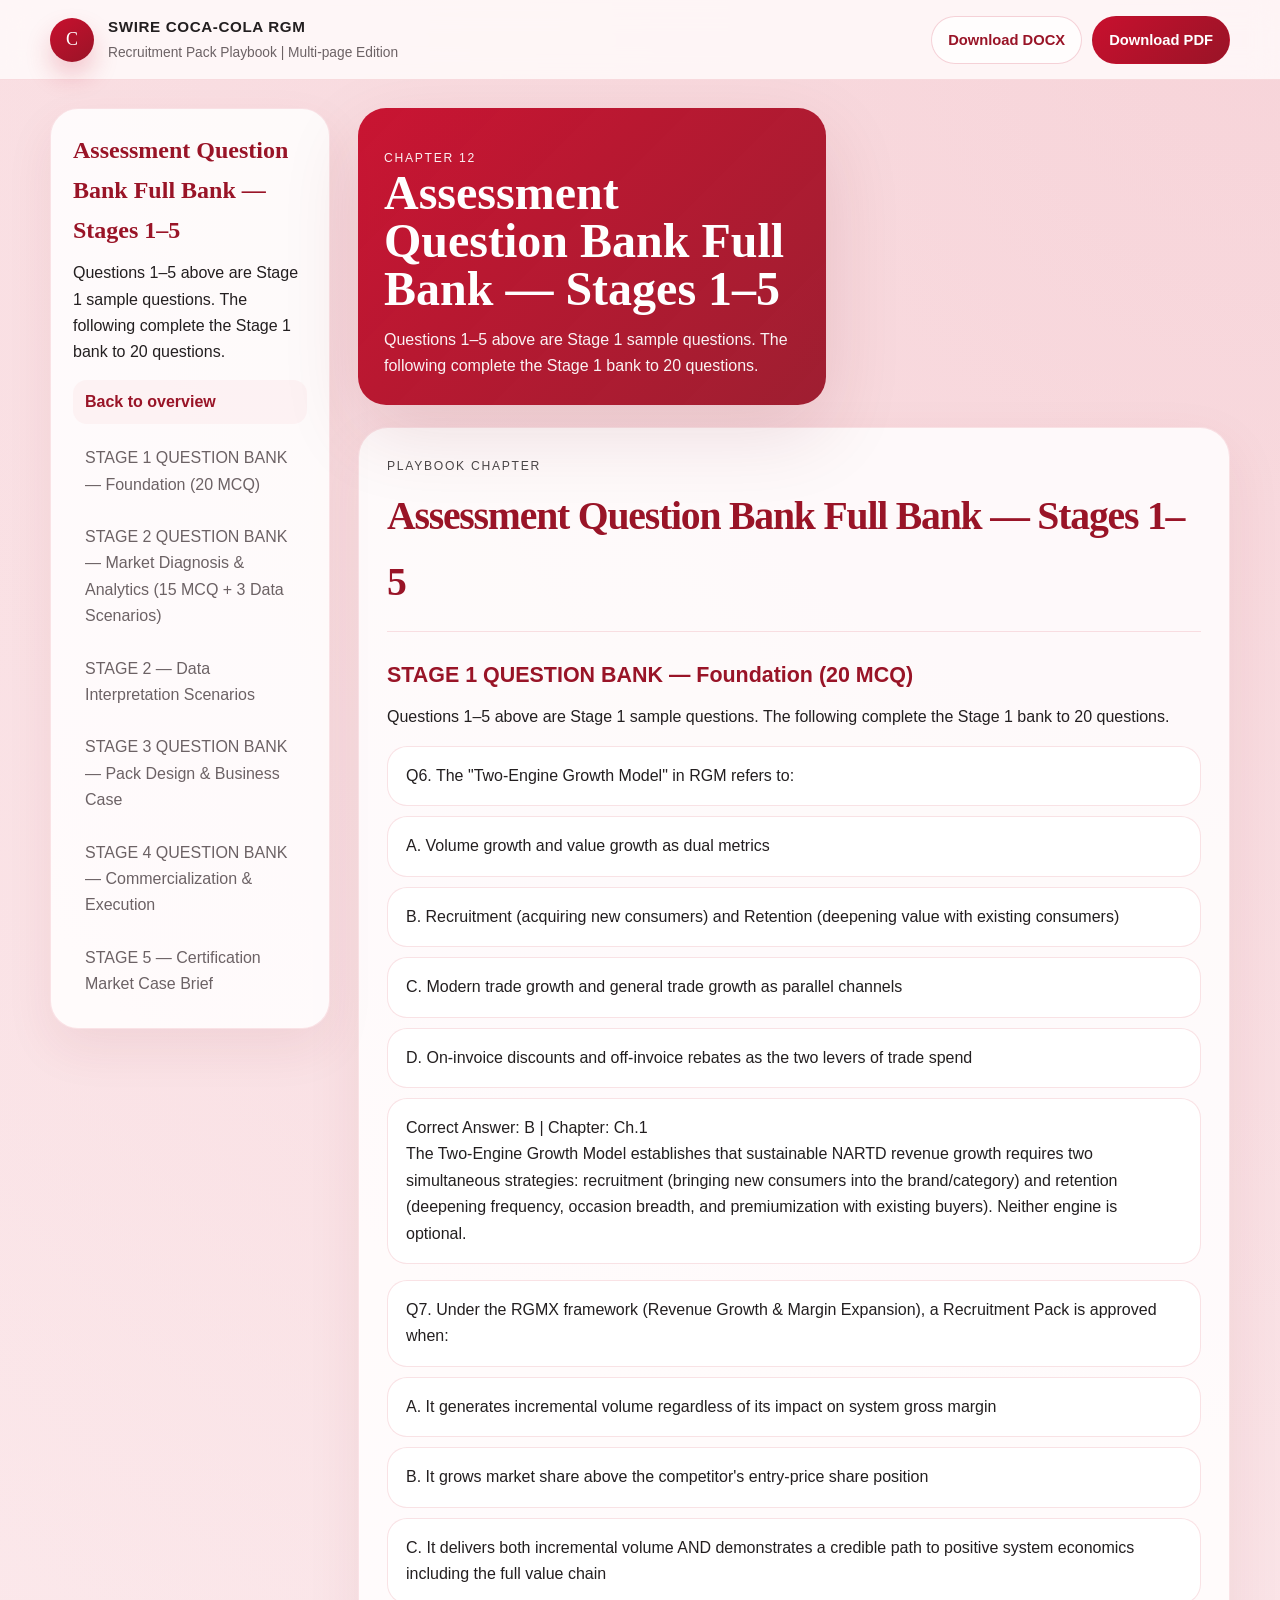
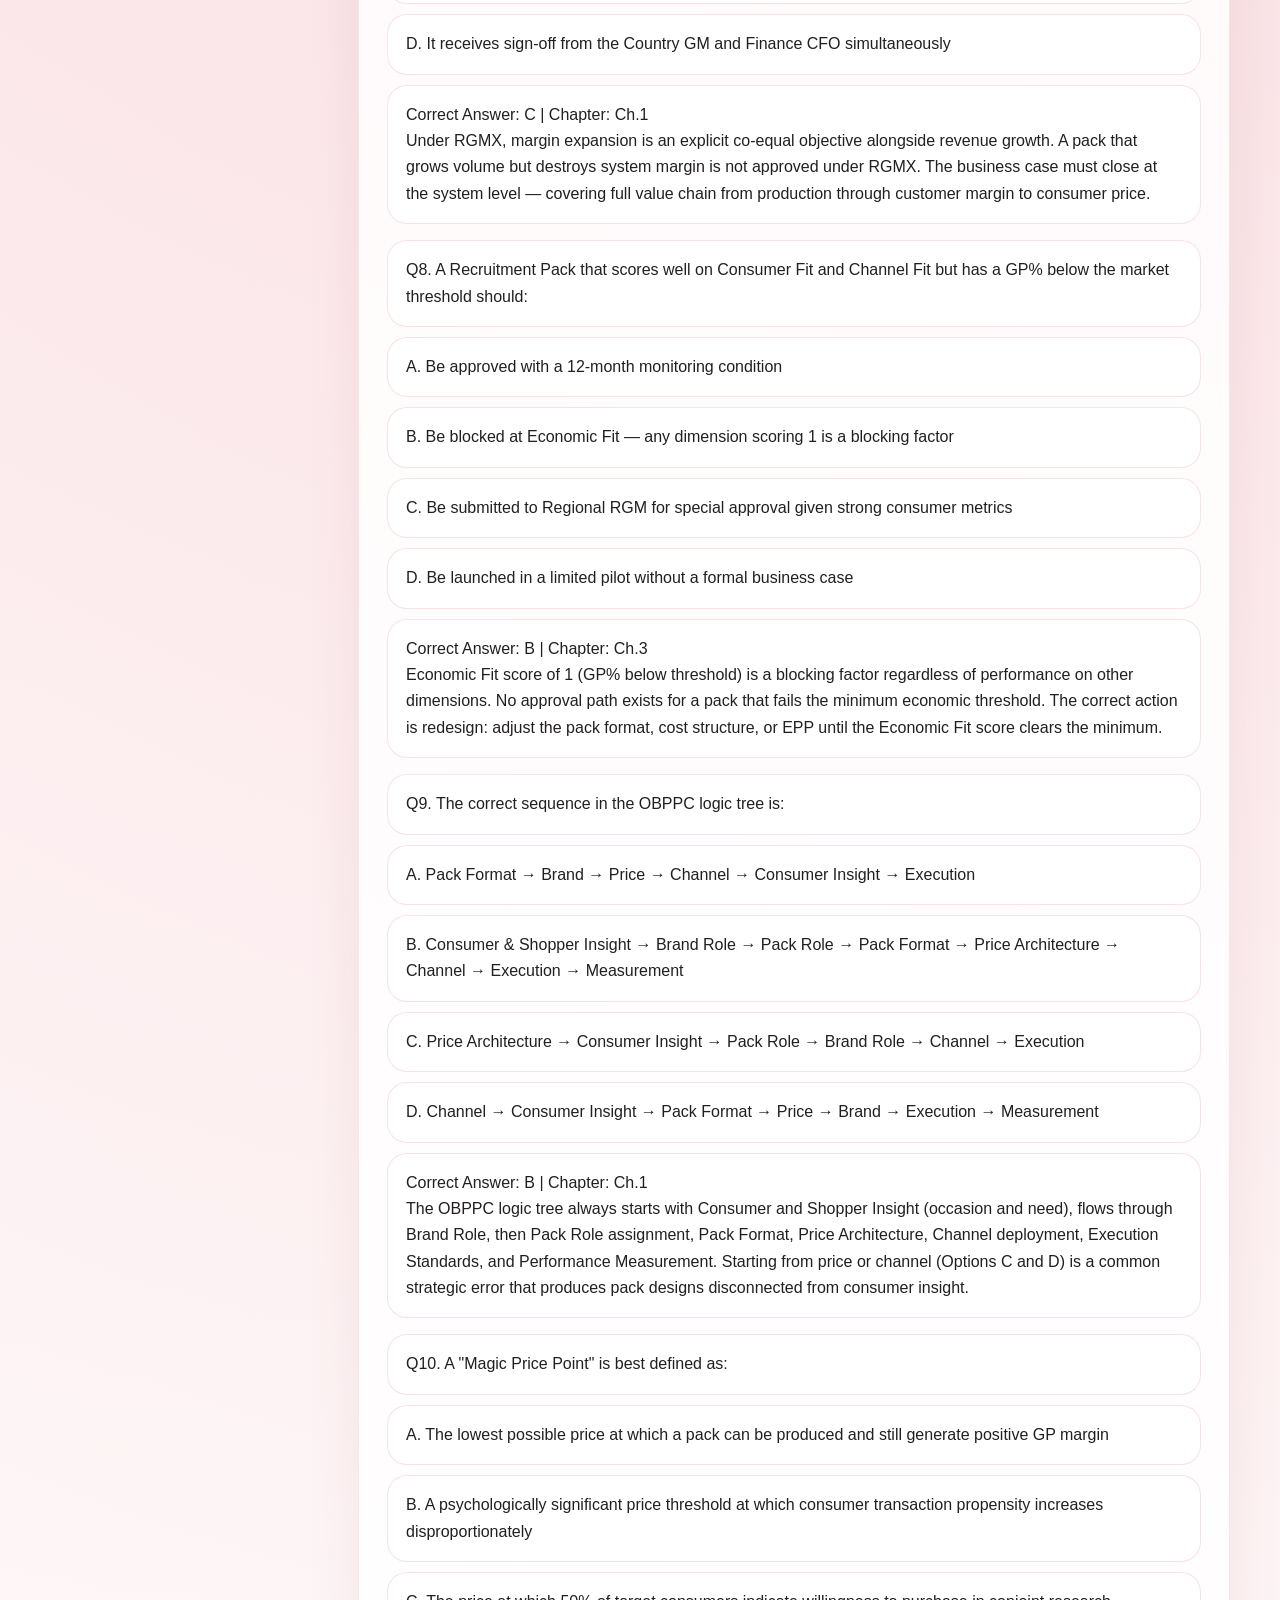
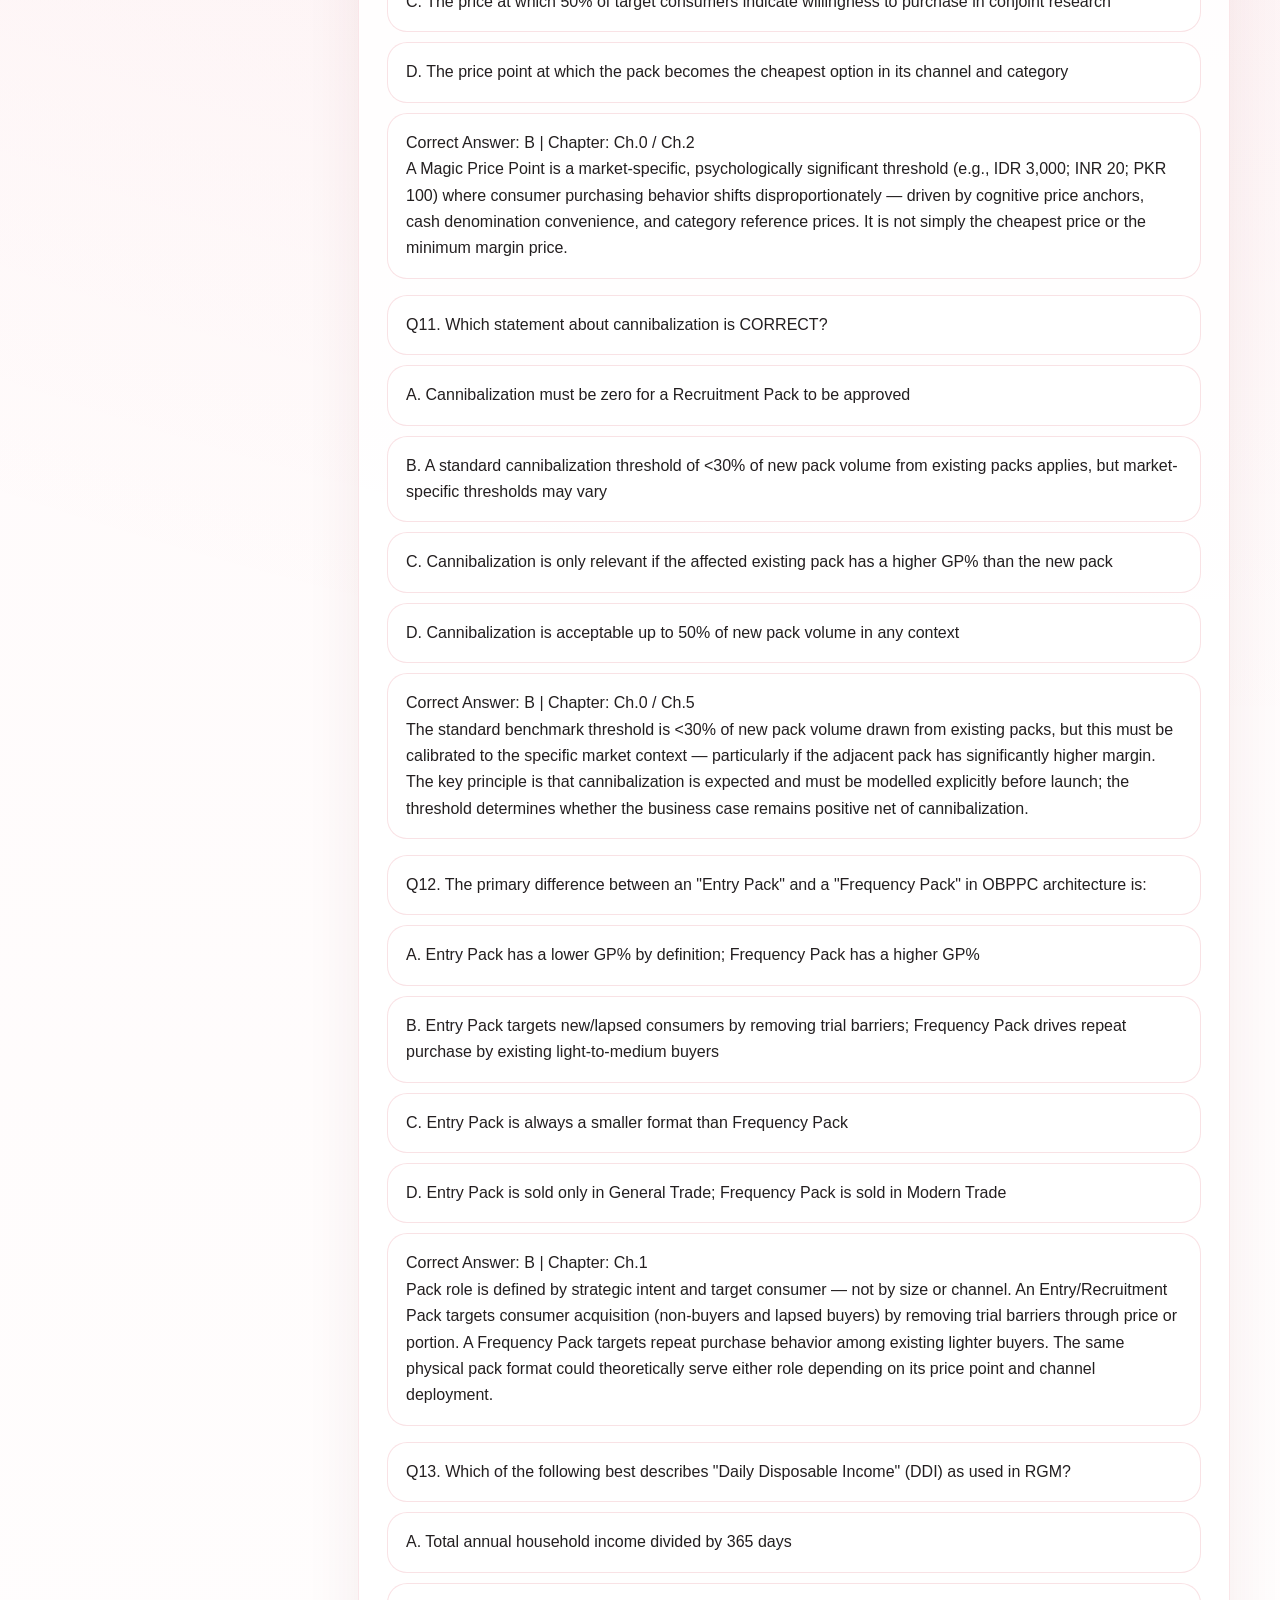
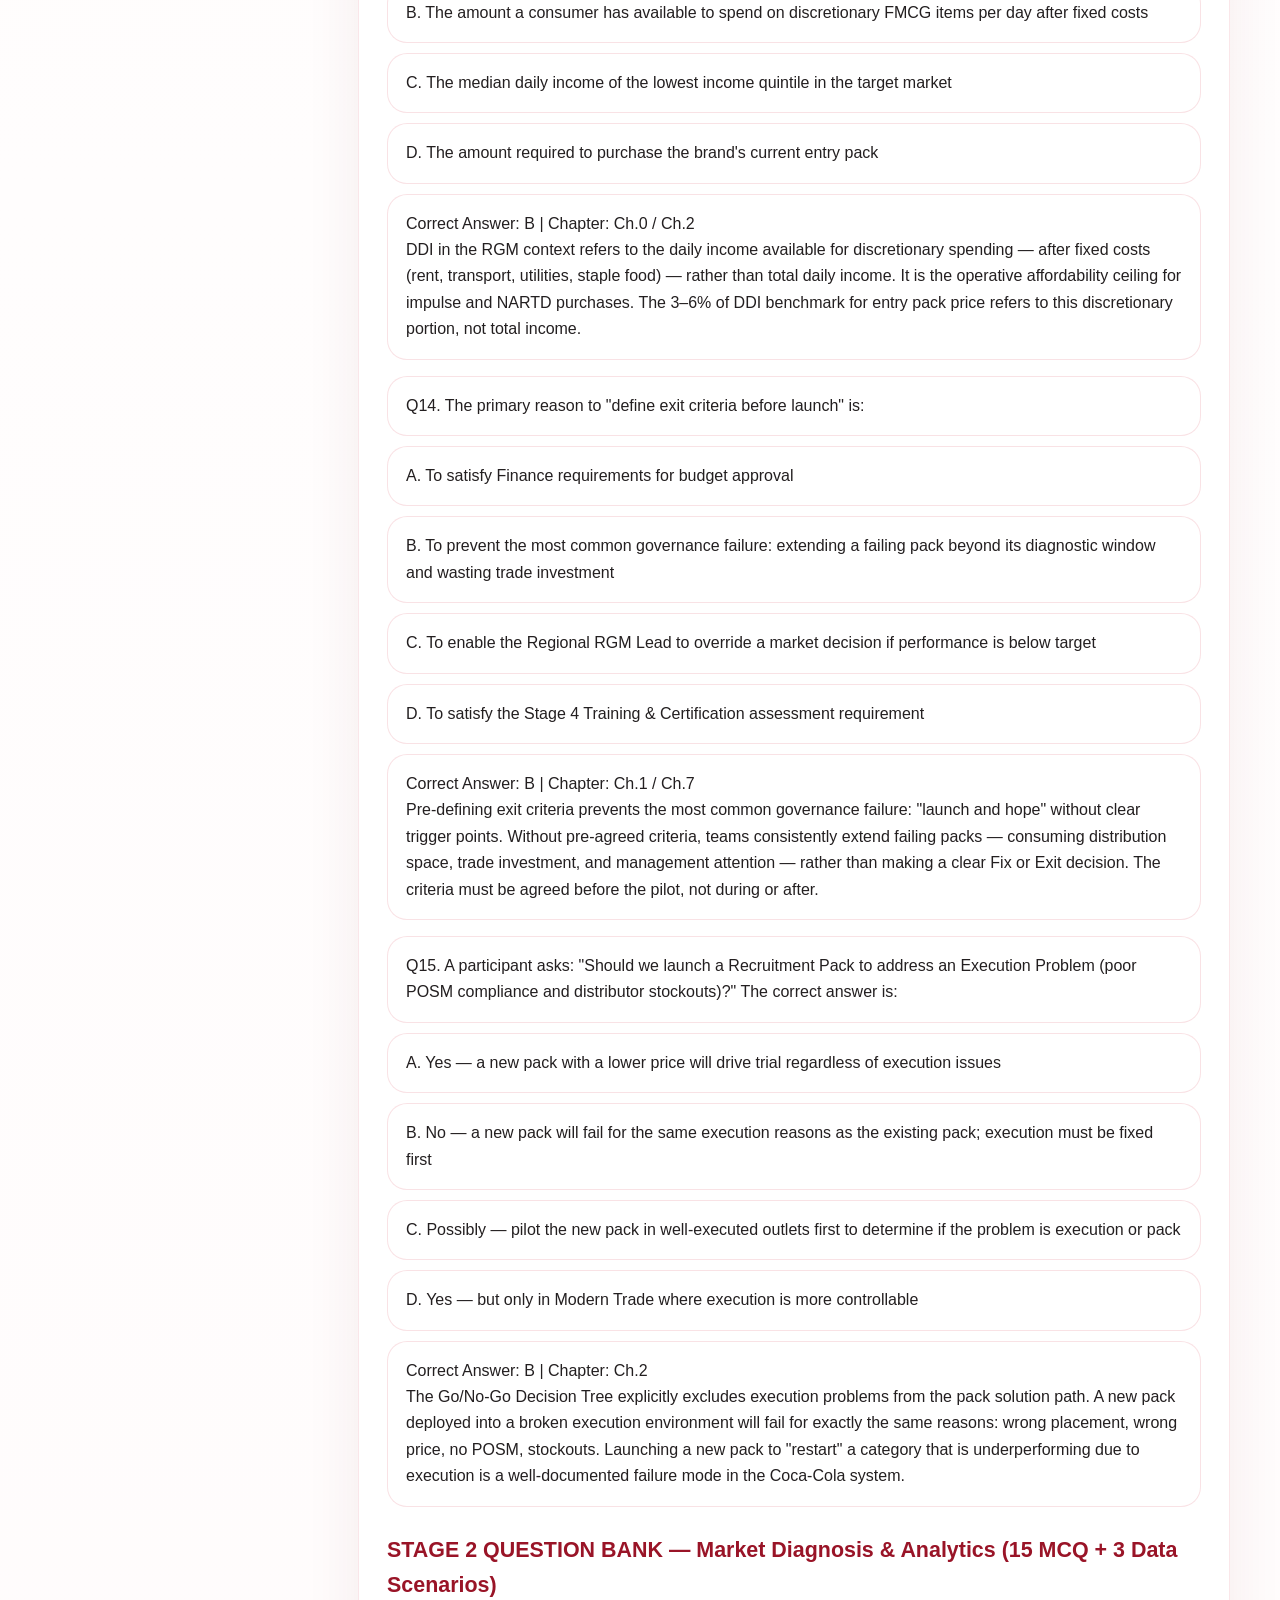
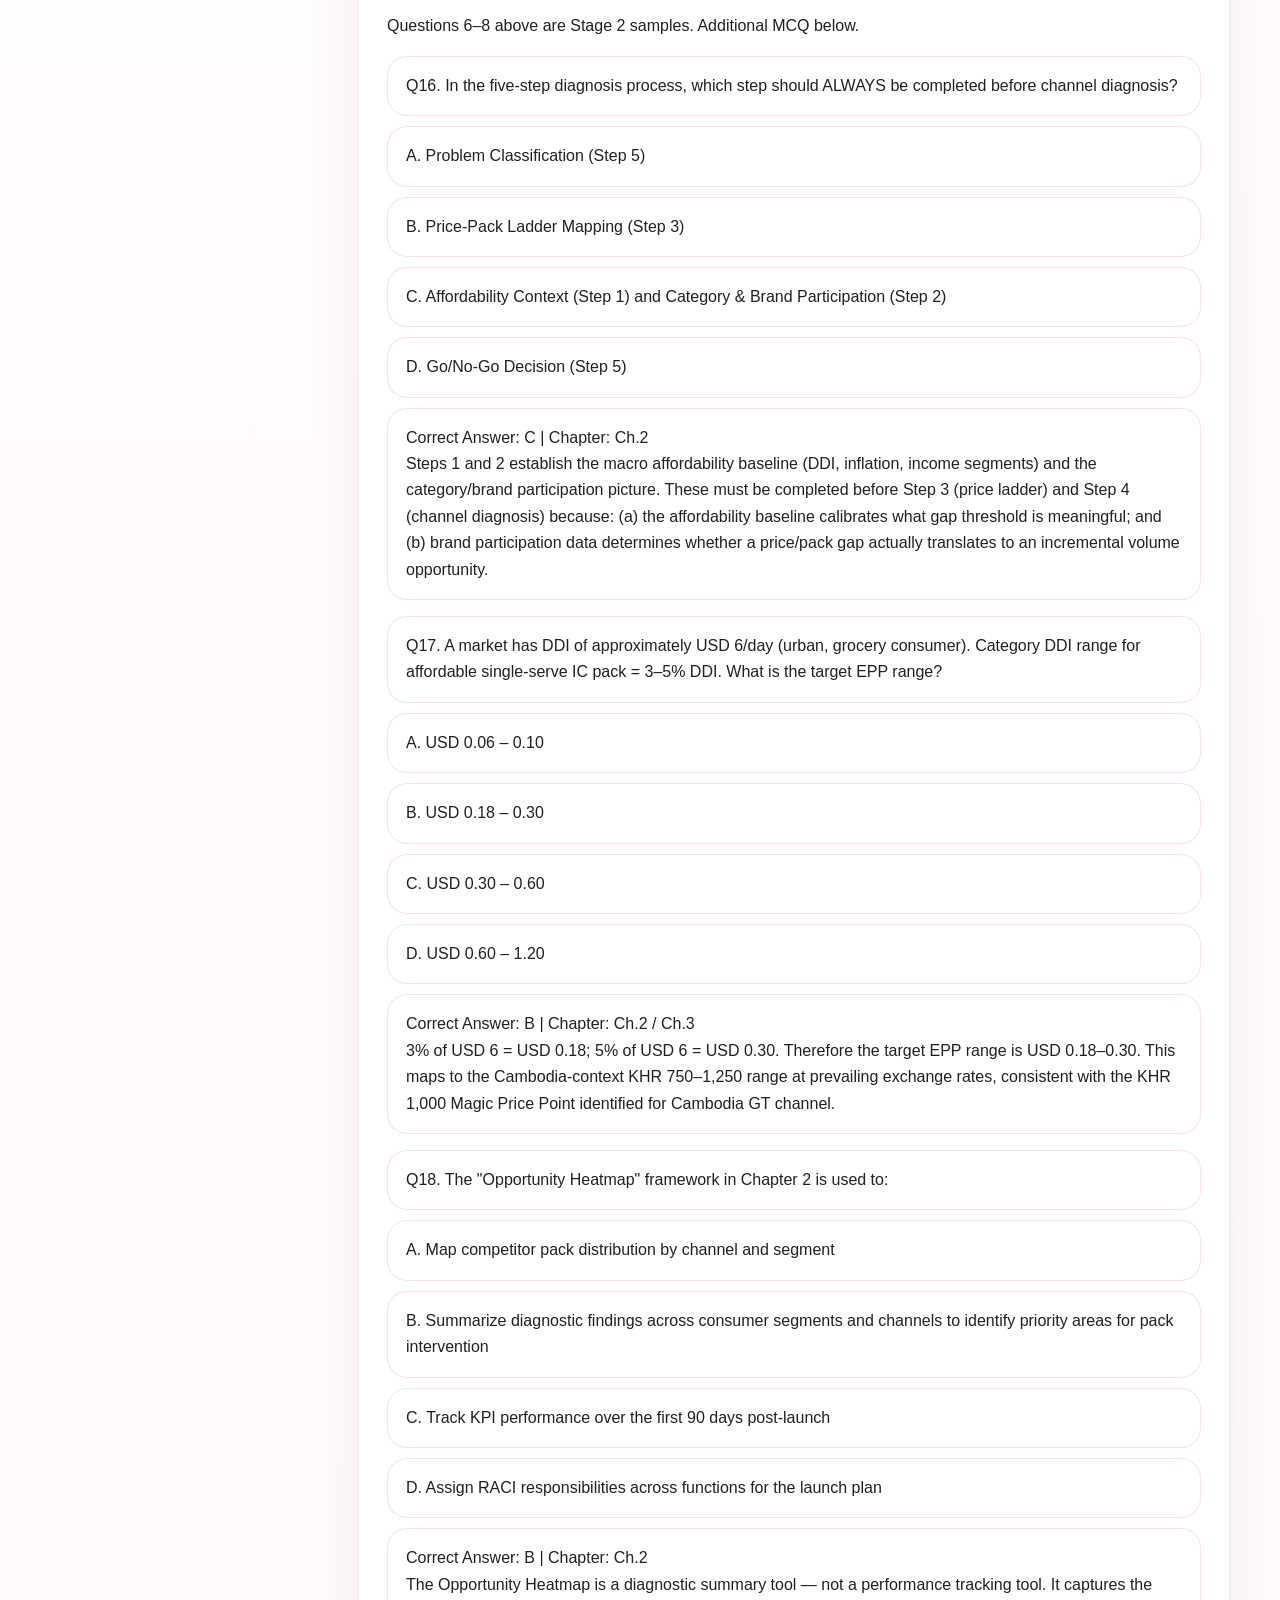
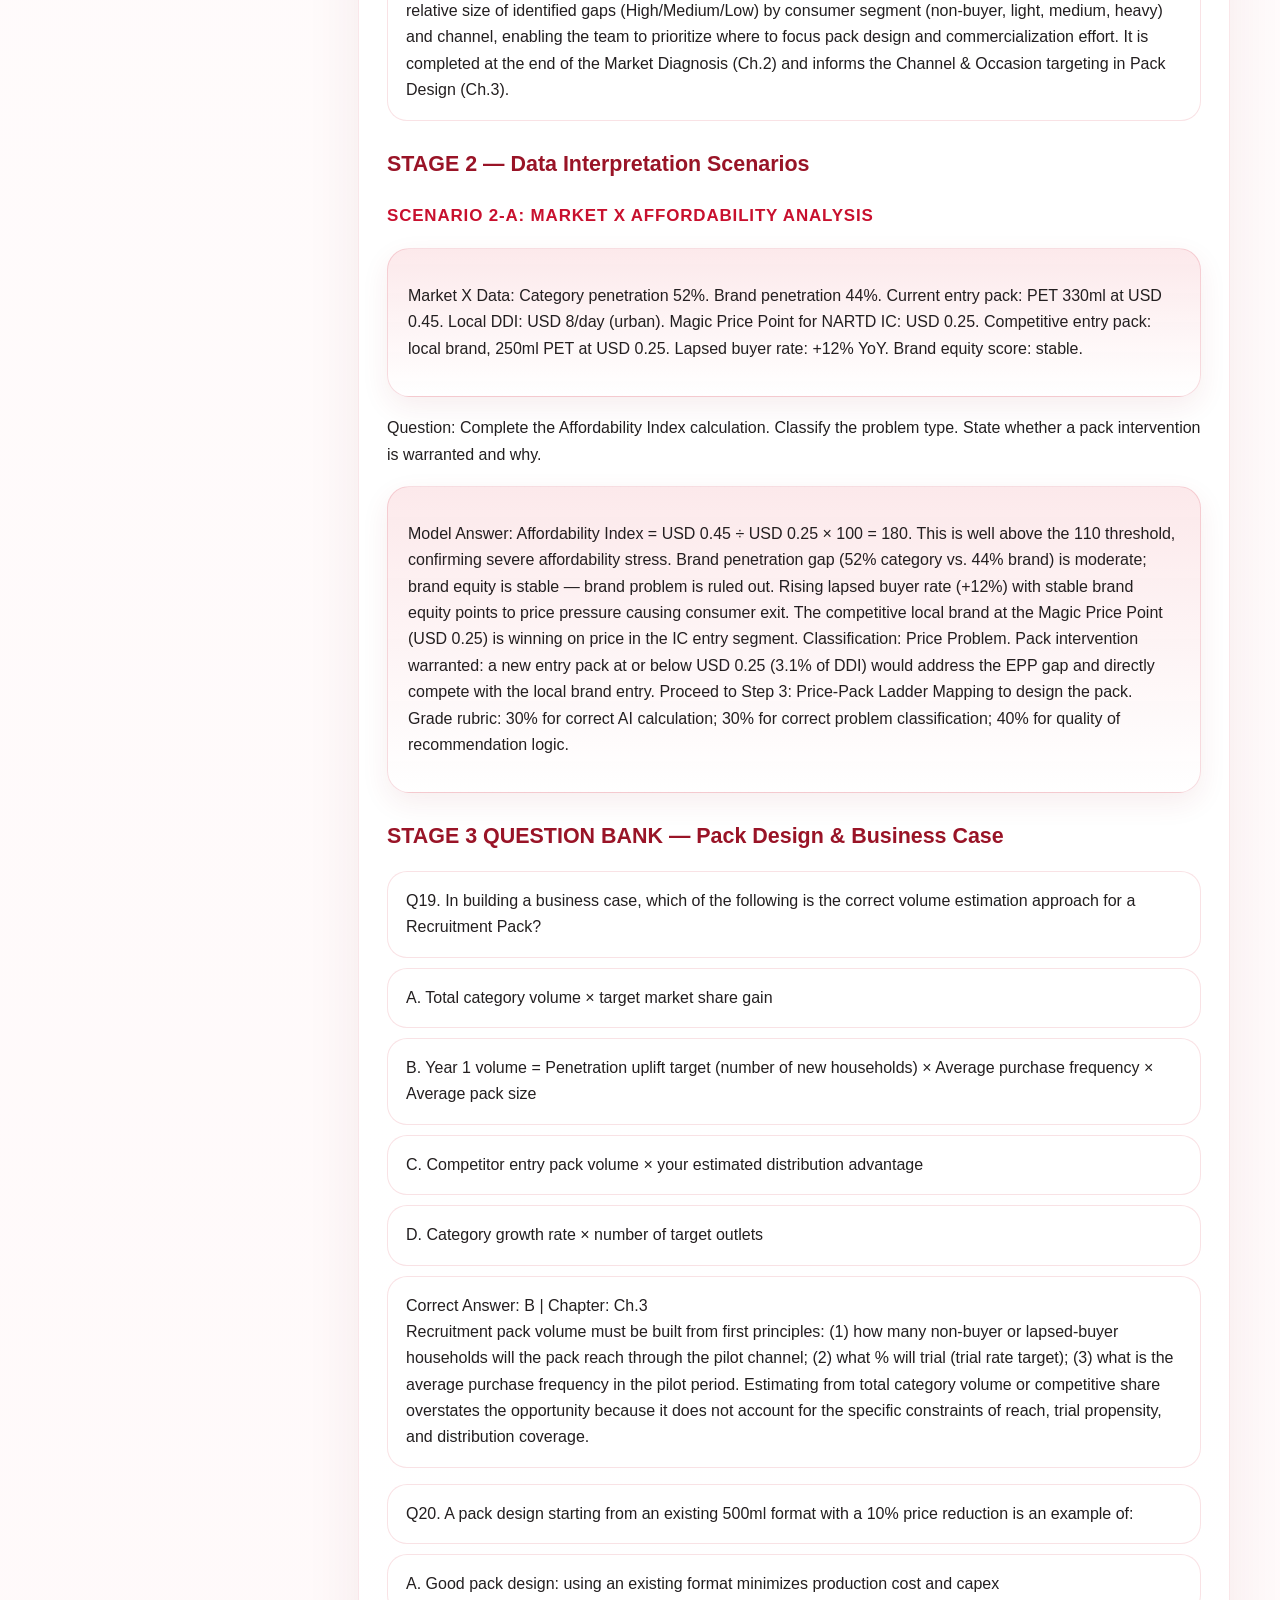
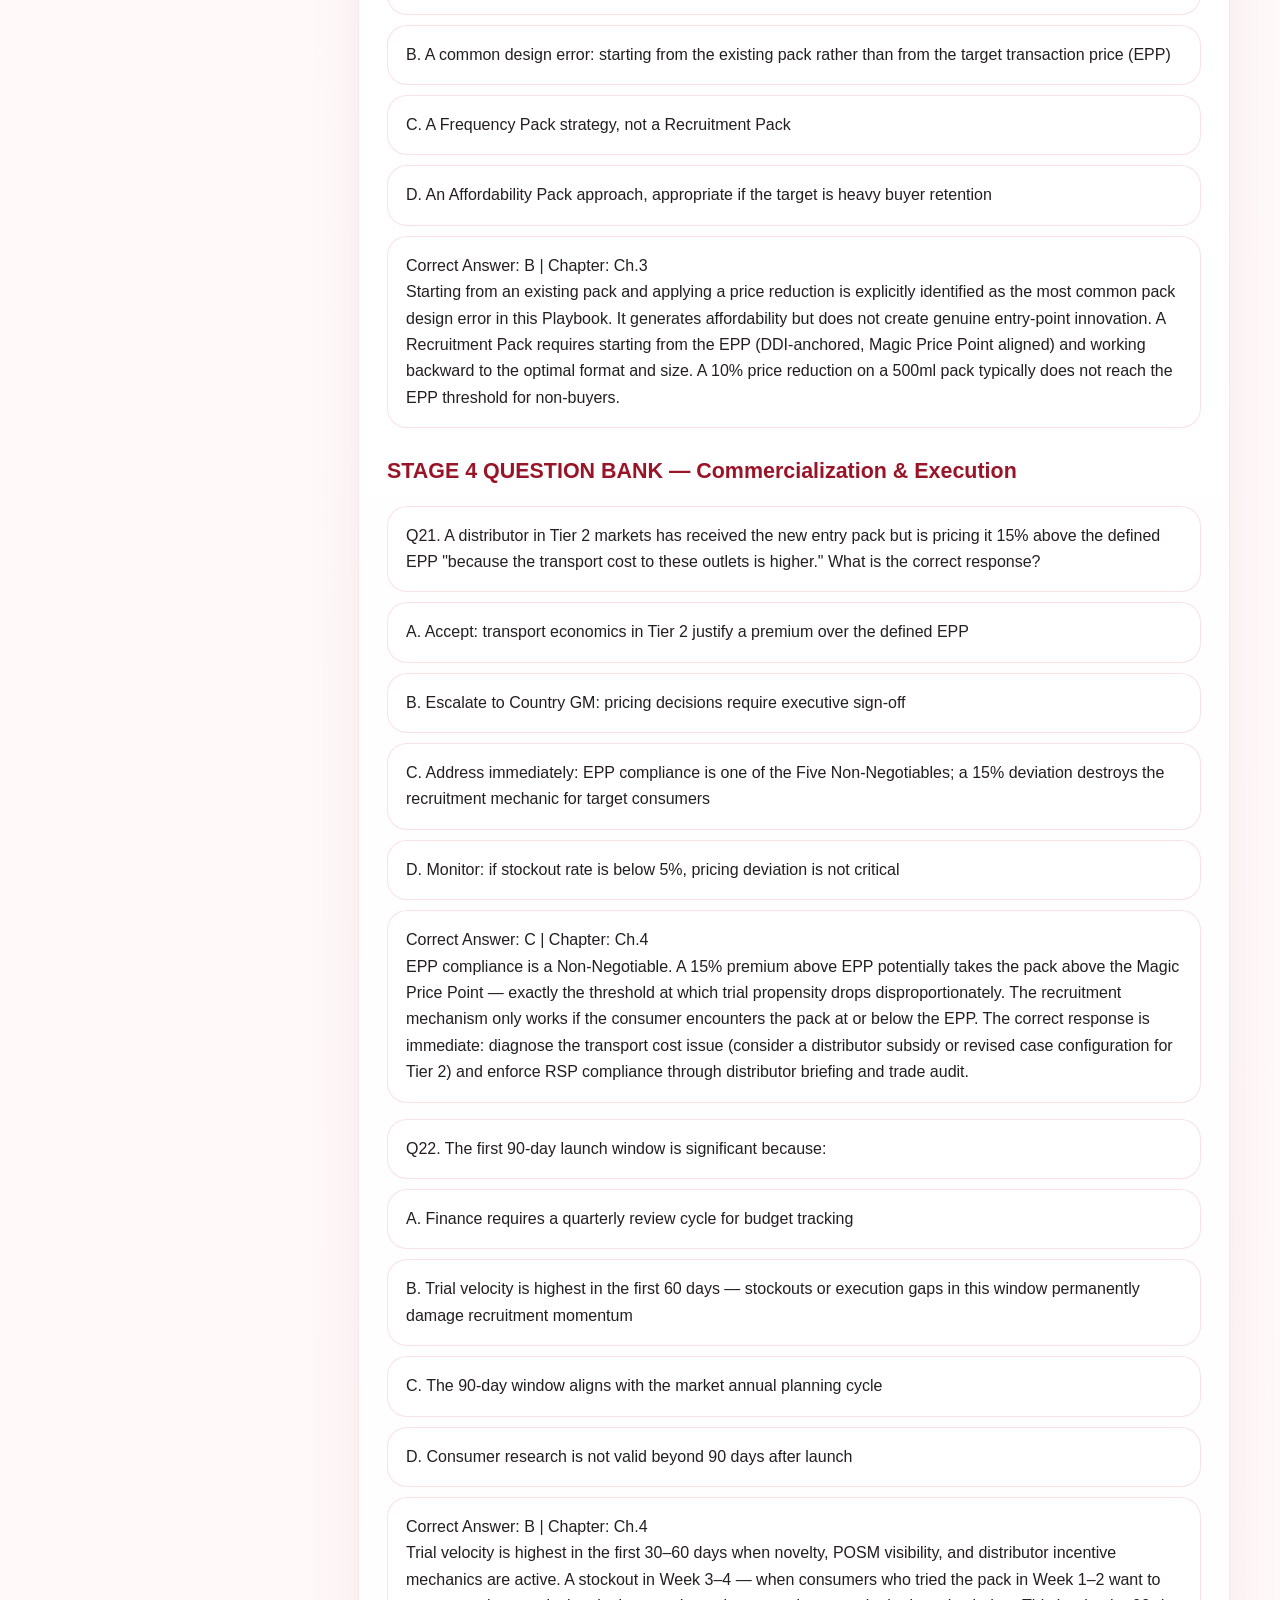
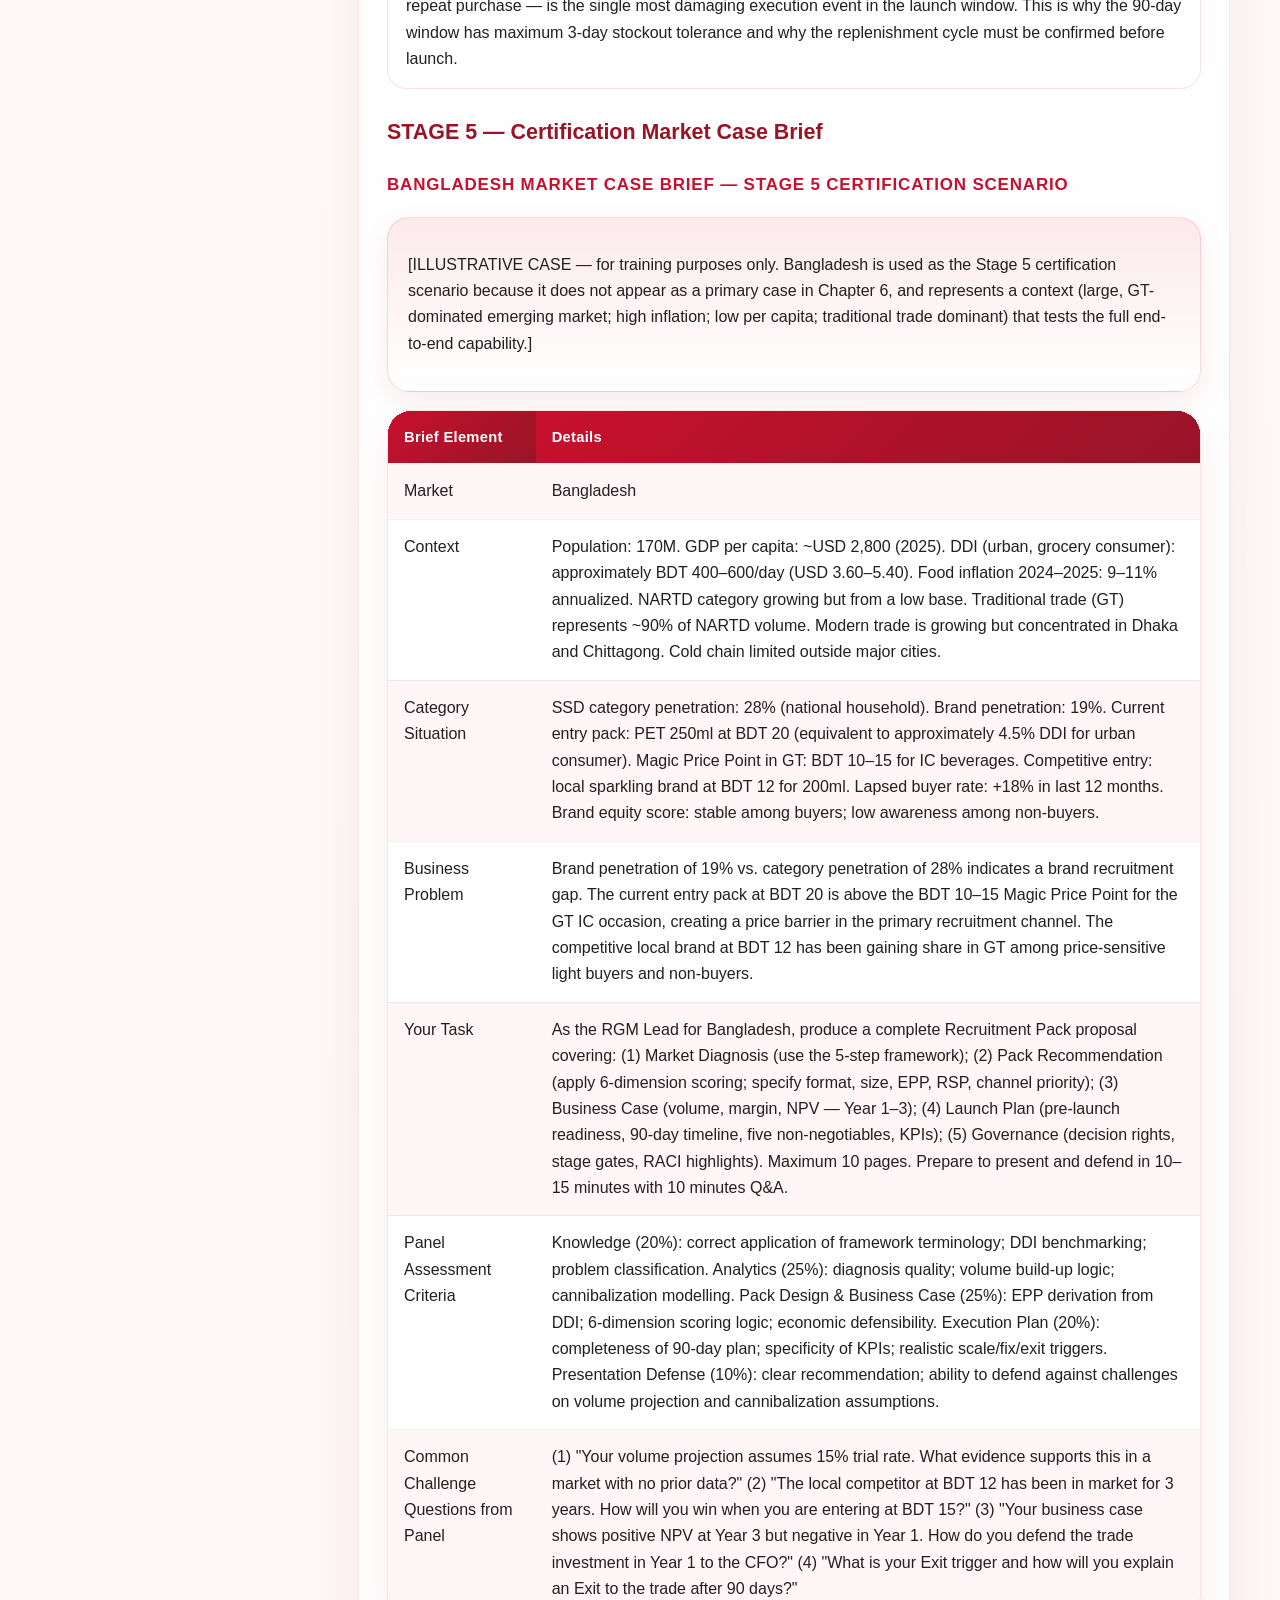
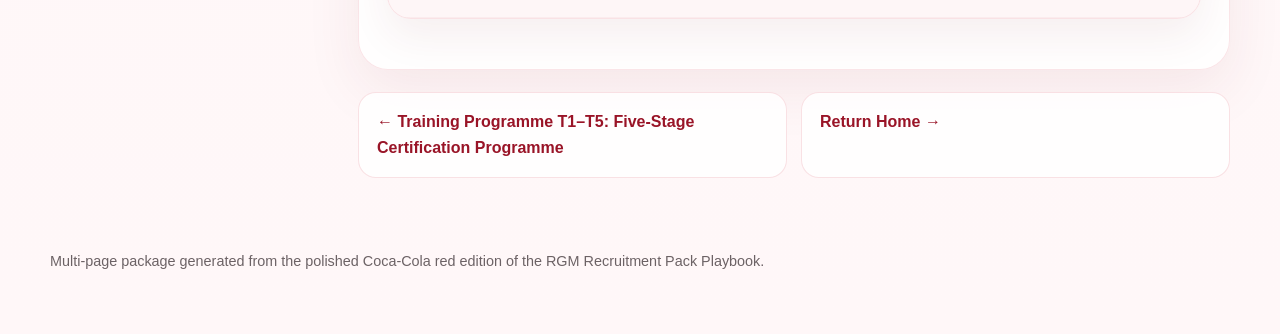
==== chapters/assessment-question-bank-full-bank-stages-1-5.html @ e9333d25 "Initial site deploy" ====
<!DOCTYPE html>
<html lang="en">
<head>
  <meta charset="utf-8" />
  <meta name="viewport" content="width=device-width, initial-scale=1" />
  <title>Assessment Question Bank Full Bank — Stages 1–5 | RGM Recruitment Pack Playbook | Web Edition</title>
  <link rel="stylesheet" href="../styles.css" />
</head>
<body>

  <header class="topbar">
    <div class="topbar-inner">
      <div class="brand-lockup">
        <div class="brand-pill">C</div>
        <div class="brand-copy">
          <strong>Swire Coca-Cola RGM</strong>
          <span>Recruitment Pack Playbook | Multi-page Edition</span>
        </div>
      </div>
      <div class="topbar-actions">
        <a class="action-btn action-secondary" href="../assets/downloads/rgm-playbook-coke-red.docx" download>Download DOCX</a>
        <a class="action-btn action-primary" href="../assets/downloads/rgm-playbook-coke-red.pdf" download>Download PDF</a>
      </div>
    </div>
  </header>

  <div class="site-shell">
    <div class="chapter-shell">
      <aside class="chapter-sidebar reveal">
        <h2>Assessment Question Bank Full Bank — Stages 1–5</h2>
        <p class="body-copy">Questions 1–5 above are Stage 1 sample questions. The following complete the Stage 1 bank to 20 questions.</p>
        <a class="side-link" href="../index.html">Back to overview</a>
        <div class="section-list">
          <a href="#stage-1-question-bank-foundation-20-mcq">STAGE 1 QUESTION BANK — Foundation (20 MCQ)</a><a href="#stage-2-question-bank-market-diagnosis-analytics-15-mcq-3-data-scenarios">STAGE 2 QUESTION BANK — Market Diagnosis &amp; Analytics (15 MCQ + 3 Data Scenarios)</a><a href="#stage-2-data-interpretation-scenarios">STAGE 2 — Data Interpretation Scenarios</a><a href="#stage-3-question-bank-pack-design-business-case">STAGE 3 QUESTION BANK — Pack Design &amp; Business Case</a><a href="#stage-4-question-bank-commercialization-execution">STAGE 4 QUESTION BANK — Commercialization &amp; Execution</a><a href="#stage-5-certification-market-case-brief">STAGE 5 — Certification Market Case Brief</a>
        </div>
      </aside>

      <main class="chapter-article">
        <div class="chapter-hero">
          <section class="chapter-summary reveal">
            <p class="eyebrow">Chapter 12</p>
            <h1>Assessment Question Bank Full Bank — Stages 1–5</h1>
            <p>Questions 1–5 above are Stage 1 sample questions. The following complete the Stage 1 bank to 20 questions.</p>
          </section>
          
        </div>

        <section class="chapter visible searchable-scope" id="assessment-question-bank-full-bank-stages-1-5">
          <div class="chapter-head"><p class="eyebrow">Playbook Chapter</p><h2>Assessment Question Bank Full Bank — Stages 1–5</h2></div><h3 id="stage-1-question-bank-foundation-20-mcq" class="section-title">STAGE 1 QUESTION BANK — Foundation (20 MCQ)</h3><p class="body-copy">Questions 1–5 above are Stage 1 sample questions. The following complete the Stage 1 bank to 20 questions.</p><div class="stack-table"><div class="stack-item"><p>Q6. The &quot;Two-Engine Growth Model&quot; in RGM refers to:</p></div><div class="stack-item"><p>A. Volume growth and value growth as dual metrics</p></div><div class="stack-item"><p>B. Recruitment (acquiring new consumers) and Retention (deepening value with existing consumers)</p></div><div class="stack-item"><p>C. Modern trade growth and general trade growth as parallel channels</p></div><div class="stack-item"><p>D. On-invoice discounts and off-invoice rebates as the two levers of trade spend</p></div><div class="stack-item"><p>Correct Answer: B | Chapter: Ch.1</p><p>The Two-Engine Growth Model establishes that sustainable NARTD revenue growth requires two simultaneous strategies: recruitment (bringing new consumers into the brand/category) and retention (deepening frequency, occasion breadth, and premiumization with existing buyers). Neither engine is optional.</p></div></div><div class="stack-table"><div class="stack-item"><p>Q7. Under the RGMX framework (Revenue Growth &amp; Margin Expansion), a Recruitment Pack is approved when:</p></div><div class="stack-item"><p>A. It generates incremental volume regardless of its impact on system gross margin</p></div><div class="stack-item"><p>B. It grows market share above the competitor&#x27;s entry-price share position</p></div><div class="stack-item"><p>C. It delivers both incremental volume AND demonstrates a credible path to positive system economics including the full value chain</p></div><div class="stack-item"><p>D. It receives sign-off from the Country GM and Finance CFO simultaneously</p></div><div class="stack-item"><p>Correct Answer: C | Chapter: Ch.1</p><p>Under RGMX, margin expansion is an explicit co-equal objective alongside revenue growth. A pack that grows volume but destroys system margin is not approved under RGMX. The business case must close at the system level — covering full value chain from production through customer margin to consumer price.</p></div></div><div class="stack-table"><div class="stack-item"><p>Q8. A Recruitment Pack that scores well on Consumer Fit and Channel Fit but has a GP% below the market threshold should:</p></div><div class="stack-item"><p>A. Be approved with a 12-month monitoring condition</p></div><div class="stack-item"><p>B. Be blocked at Economic Fit — any dimension scoring 1 is a blocking factor</p></div><div class="stack-item"><p>C. Be submitted to Regional RGM for special approval given strong consumer metrics</p></div><div class="stack-item"><p>D. Be launched in a limited pilot without a formal business case</p></div><div class="stack-item"><p>Correct Answer: B | Chapter: Ch.3</p><p>Economic Fit score of 1 (GP% below threshold) is a blocking factor regardless of performance on other dimensions. No approval path exists for a pack that fails the minimum economic threshold. The correct action is redesign: adjust the pack format, cost structure, or EPP until the Economic Fit score clears the minimum.</p></div></div><div class="stack-table"><div class="stack-item"><p>Q9. The correct sequence in the OBPPC logic tree is:</p></div><div class="stack-item"><p>A. Pack Format → Brand → Price → Channel → Consumer Insight → Execution</p></div><div class="stack-item"><p>B. Consumer &amp; Shopper Insight → Brand Role → Pack Role → Pack Format → Price Architecture → Channel → Execution → Measurement</p></div><div class="stack-item"><p>C. Price Architecture → Consumer Insight → Pack Role → Brand Role → Channel → Execution</p></div><div class="stack-item"><p>D. Channel → Consumer Insight → Pack Format → Price → Brand → Execution → Measurement</p></div><div class="stack-item"><p>Correct Answer: B | Chapter: Ch.1</p><p>The OBPPC logic tree always starts with Consumer and Shopper Insight (occasion and need), flows through Brand Role, then Pack Role assignment, Pack Format, Price Architecture, Channel deployment, Execution Standards, and Performance Measurement. Starting from price or channel (Options C and D) is a common strategic error that produces pack designs disconnected from consumer insight.</p></div></div><div class="stack-table"><div class="stack-item"><p>Q10. A &quot;Magic Price Point&quot; is best defined as:</p></div><div class="stack-item"><p>A. The lowest possible price at which a pack can be produced and still generate positive GP margin</p></div><div class="stack-item"><p>B. A psychologically significant price threshold at which consumer transaction propensity increases disproportionately</p></div><div class="stack-item"><p>C. The price at which 50% of target consumers indicate willingness to purchase in conjoint research</p></div><div class="stack-item"><p>D. The price point at which the pack becomes the cheapest option in its channel and category</p></div><div class="stack-item"><p>Correct Answer: B | Chapter: Ch.0 / Ch.2</p><p>A Magic Price Point is a market-specific, psychologically significant threshold (e.g., IDR 3,000; INR 20; PKR 100) where consumer purchasing behavior shifts disproportionately — driven by cognitive price anchors, cash denomination convenience, and category reference prices. It is not simply the cheapest price or the minimum margin price.</p></div></div><div class="stack-table"><div class="stack-item"><p>Q11. Which statement about cannibalization is CORRECT?</p></div><div class="stack-item"><p>A. Cannibalization must be zero for a Recruitment Pack to be approved</p></div><div class="stack-item"><p>B. A standard cannibalization threshold of &lt;30% of new pack volume from existing packs applies, but market-specific thresholds may vary</p></div><div class="stack-item"><p>C. Cannibalization is only relevant if the affected existing pack has a higher GP% than the new pack</p></div><div class="stack-item"><p>D. Cannibalization is acceptable up to 50% of new pack volume in any context</p></div><div class="stack-item"><p>Correct Answer: B | Chapter: Ch.0 / Ch.5</p><p>The standard benchmark threshold is &lt;30% of new pack volume drawn from existing packs, but this must be calibrated to the specific market context — particularly if the adjacent pack has significantly higher margin. The key principle is that cannibalization is expected and must be modelled explicitly before launch; the threshold determines whether the business case remains positive net of cannibalization.</p></div></div><div class="stack-table"><div class="stack-item"><p>Q12. The primary difference between an &quot;Entry Pack&quot; and a &quot;Frequency Pack&quot; in OBPPC architecture is:</p></div><div class="stack-item"><p>A. Entry Pack has a lower GP% by definition; Frequency Pack has a higher GP%</p></div><div class="stack-item"><p>B. Entry Pack targets new/lapsed consumers by removing trial barriers; Frequency Pack drives repeat purchase by existing light-to-medium buyers</p></div><div class="stack-item"><p>C. Entry Pack is always a smaller format than Frequency Pack</p></div><div class="stack-item"><p>D. Entry Pack is sold only in General Trade; Frequency Pack is sold in Modern Trade</p></div><div class="stack-item"><p>Correct Answer: B | Chapter: Ch.1</p><p>Pack role is defined by strategic intent and target consumer — not by size or channel. An Entry/Recruitment Pack targets consumer acquisition (non-buyers and lapsed buyers) by removing trial barriers through price or portion. A Frequency Pack targets repeat purchase behavior among existing lighter buyers. The same physical pack format could theoretically serve either role depending on its price point and channel deployment.</p></div></div><div class="stack-table"><div class="stack-item"><p>Q13. Which of the following best describes &quot;Daily Disposable Income&quot; (DDI) as used in RGM?</p></div><div class="stack-item"><p>A. Total annual household income divided by 365 days</p></div><div class="stack-item"><p>B. The amount a consumer has available to spend on discretionary FMCG items per day after fixed costs</p></div><div class="stack-item"><p>C. The median daily income of the lowest income quintile in the target market</p></div><div class="stack-item"><p>D. The amount required to purchase the brand&#x27;s current entry pack</p></div><div class="stack-item"><p>Correct Answer: B | Chapter: Ch.0 / Ch.2</p><p>DDI in the RGM context refers to the daily income available for discretionary spending — after fixed costs (rent, transport, utilities, staple food) — rather than total daily income. It is the operative affordability ceiling for impulse and NARTD purchases. The 3–6% of DDI benchmark for entry pack price refers to this discretionary portion, not total income.</p></div></div><div class="stack-table"><div class="stack-item"><p>Q14. The primary reason to &quot;define exit criteria before launch&quot; is:</p></div><div class="stack-item"><p>A. To satisfy Finance requirements for budget approval</p></div><div class="stack-item"><p>B. To prevent the most common governance failure: extending a failing pack beyond its diagnostic window and wasting trade investment</p></div><div class="stack-item"><p>C. To enable the Regional RGM Lead to override a market decision if performance is below target</p></div><div class="stack-item"><p>D. To satisfy the Stage 4 Training &amp; Certification assessment requirement</p></div><div class="stack-item"><p>Correct Answer: B | Chapter: Ch.1 / Ch.7</p><p>Pre-defining exit criteria prevents the most common governance failure: &quot;launch and hope&quot; without clear trigger points. Without pre-agreed criteria, teams consistently extend failing packs — consuming distribution space, trade investment, and management attention — rather than making a clear Fix or Exit decision. The criteria must be agreed before the pilot, not during or after.</p></div></div><div class="stack-table"><div class="stack-item"><p>Q15. A participant asks: &quot;Should we launch a Recruitment Pack to address an Execution Problem (poor POSM compliance and distributor stockouts)?&quot; The correct answer is:</p></div><div class="stack-item"><p>A. Yes — a new pack with a lower price will drive trial regardless of execution issues</p></div><div class="stack-item"><p>B. No — a new pack will fail for the same execution reasons as the existing pack; execution must be fixed first</p></div><div class="stack-item"><p>C. Possibly — pilot the new pack in well-executed outlets first to determine if the problem is execution or pack</p></div><div class="stack-item"><p>D. Yes — but only in Modern Trade where execution is more controllable</p></div><div class="stack-item"><p>Correct Answer: B | Chapter: Ch.2</p><p>The Go/No-Go Decision Tree explicitly excludes execution problems from the pack solution path. A new pack deployed into a broken execution environment will fail for exactly the same reasons: wrong placement, wrong price, no POSM, stockouts. Launching a new pack to &quot;restart&quot; a category that is underperforming due to execution is a well-documented failure mode in the Coca-Cola system.</p></div></div><h3 id="stage-2-question-bank-market-diagnosis-analytics-15-mcq-3-data-scenarios" class="section-title">STAGE 2 QUESTION BANK — Market Diagnosis &amp; Analytics (15 MCQ + 3 Data Scenarios)</h3><p class="body-copy">Questions 6–8 above are Stage 2 samples. Additional MCQ below.</p><div class="stack-table"><div class="stack-item"><p>Q16. In the five-step diagnosis process, which step should ALWAYS be completed before channel diagnosis?</p></div><div class="stack-item"><p>A. Problem Classification (Step 5)</p></div><div class="stack-item"><p>B. Price-Pack Ladder Mapping (Step 3)</p></div><div class="stack-item"><p>C. Affordability Context (Step 1) and Category &amp; Brand Participation (Step 2)</p></div><div class="stack-item"><p>D. Go/No-Go Decision (Step 5)</p></div><div class="stack-item"><p>Correct Answer: C | Chapter: Ch.2</p><p>Steps 1 and 2 establish the macro affordability baseline (DDI, inflation, income segments) and the category/brand participation picture. These must be completed before Step 3 (price ladder) and Step 4 (channel diagnosis) because: (a) the affordability baseline calibrates what gap threshold is meaningful; and (b) brand participation data determines whether a price/pack gap actually translates to an incremental volume opportunity.</p></div></div><div class="stack-table"><div class="stack-item"><p>Q17. A market has DDI of approximately USD 6/day (urban, grocery consumer). Category DDI range for affordable single-serve IC pack = 3–5% DDI. What is the target EPP range?</p></div><div class="stack-item"><p>A. USD 0.06 – 0.10</p></div><div class="stack-item"><p>B. USD 0.18 – 0.30</p></div><div class="stack-item"><p>C. USD 0.30 – 0.60</p></div><div class="stack-item"><p>D. USD 0.60 – 1.20</p></div><div class="stack-item"><p>Correct Answer: B | Chapter: Ch.2 / Ch.3</p><p>3% of USD 6 = USD 0.18; 5% of USD 6 = USD 0.30. Therefore the target EPP range is USD 0.18–0.30. This maps to the Cambodia-context KHR 750–1,250 range at prevailing exchange rates, consistent with the KHR 1,000 Magic Price Point identified for Cambodia GT channel.</p></div></div><div class="stack-table"><div class="stack-item"><p>Q18. The &quot;Opportunity Heatmap&quot; framework in Chapter 2 is used to:</p></div><div class="stack-item"><p>A. Map competitor pack distribution by channel and segment</p></div><div class="stack-item"><p>B. Summarize diagnostic findings across consumer segments and channels to identify priority areas for pack intervention</p></div><div class="stack-item"><p>C. Track KPI performance over the first 90 days post-launch</p></div><div class="stack-item"><p>D. Assign RACI responsibilities across functions for the launch plan</p></div><div class="stack-item"><p>Correct Answer: B | Chapter: Ch.2</p><p>The Opportunity Heatmap is a diagnostic summary tool — not a performance tracking tool. It captures the relative size of identified gaps (High/Medium/Low) by consumer segment (non-buyer, light, medium, heavy) and channel, enabling the team to prioritize where to focus pack design and commercialization effort. It is completed at the end of the Market Diagnosis (Ch.2) and informs the Channel &amp; Occasion targeting in Pack Design (Ch.3).</p></div></div><h3 id="stage-2-data-interpretation-scenarios" class="section-title">STAGE 2 — Data Interpretation Scenarios</h3><h4 class="subsection-title">Scenario 2-A: Market X Affordability Analysis</h4><div class="note-card"><p>Market X Data: Category penetration 52%. Brand penetration 44%. Current entry pack: PET 330ml at USD 0.45. Local DDI: USD 8/day (urban). Magic Price Point for NARTD IC: USD 0.25. Competitive entry pack: local brand, 250ml PET at USD 0.25. Lapsed buyer rate: +12% YoY. Brand equity score: stable.</p></div><p class="body-copy">Question: Complete the Affordability Index calculation. Classify the problem type. State whether a pack intervention is warranted and why.</p><div class="note-card"><p>Model Answer: Affordability Index = USD 0.45 ÷ USD 0.25 × 100 = 180. This is well above the 110 threshold, confirming severe affordability stress. Brand penetration gap (52% category vs. 44% brand) is moderate; brand equity is stable — brand problem is ruled out. Rising lapsed buyer rate (+12%) with stable brand equity points to price pressure causing consumer exit. The competitive local brand at the Magic Price Point (USD 0.25) is winning on price in the IC entry segment. Classification: Price Problem. Pack intervention warranted: a new entry pack at or below USD 0.25 (3.1% of DDI) would address the EPP gap and directly compete with the local brand entry. Proceed to Step 3: Price-Pack Ladder Mapping to design the pack. Grade rubric: 30% for correct AI calculation; 30% for correct problem classification; 40% for quality of recommendation logic.</p></div><h3 id="stage-3-question-bank-pack-design-business-case" class="section-title">STAGE 3 QUESTION BANK — Pack Design &amp; Business Case</h3><div class="stack-table"><div class="stack-item"><p>Q19. In building a business case, which of the following is the correct volume estimation approach for a Recruitment Pack?</p></div><div class="stack-item"><p>A. Total category volume × target market share gain</p></div><div class="stack-item"><p>B. Year 1 volume = Penetration uplift target (number of new households) × Average purchase frequency × Average pack size</p></div><div class="stack-item"><p>C. Competitor entry pack volume × your estimated distribution advantage</p></div><div class="stack-item"><p>D. Category growth rate × number of target outlets</p></div><div class="stack-item"><p>Correct Answer: B | Chapter: Ch.3</p><p>Recruitment pack volume must be built from first principles: (1) how many non-buyer or lapsed-buyer households will the pack reach through the pilot channel; (2) what % will trial (trial rate target); (3) what is the average purchase frequency in the pilot period. Estimating from total category volume or competitive share overstates the opportunity because it does not account for the specific constraints of reach, trial propensity, and distribution coverage.</p></div></div><div class="stack-table"><div class="stack-item"><p>Q20. A pack design starting from an existing 500ml format with a 10% price reduction is an example of:</p></div><div class="stack-item"><p>A. Good pack design: using an existing format minimizes production cost and capex</p></div><div class="stack-item"><p>B. A common design error: starting from the existing pack rather than from the target transaction price (EPP)</p></div><div class="stack-item"><p>C. A Frequency Pack strategy, not a Recruitment Pack</p></div><div class="stack-item"><p>D. An Affordability Pack approach, appropriate if the target is heavy buyer retention</p></div><div class="stack-item"><p>Correct Answer: B | Chapter: Ch.3</p><p>Starting from an existing pack and applying a price reduction is explicitly identified as the most common pack design error in this Playbook. It generates affordability but does not create genuine entry-point innovation. A Recruitment Pack requires starting from the EPP (DDI-anchored, Magic Price Point aligned) and working backward to the optimal format and size. A 10% price reduction on a 500ml pack typically does not reach the EPP threshold for non-buyers.</p></div></div><h3 id="stage-4-question-bank-commercialization-execution" class="section-title">STAGE 4 QUESTION BANK — Commercialization &amp; Execution</h3><div class="stack-table"><div class="stack-item"><p>Q21. A distributor in Tier 2 markets has received the new entry pack but is pricing it 15% above the defined EPP &quot;because the transport cost to these outlets is higher.&quot; What is the correct response?</p></div><div class="stack-item"><p>A. Accept: transport economics in Tier 2 justify a premium over the defined EPP</p></div><div class="stack-item"><p>B. Escalate to Country GM: pricing decisions require executive sign-off</p></div><div class="stack-item"><p>C. Address immediately: EPP compliance is one of the Five Non-Negotiables; a 15% deviation destroys the recruitment mechanic for target consumers</p></div><div class="stack-item"><p>D. Monitor: if stockout rate is below 5%, pricing deviation is not critical</p></div><div class="stack-item"><p>Correct Answer: C | Chapter: Ch.4</p><p>EPP compliance is a Non-Negotiable. A 15% premium above EPP potentially takes the pack above the Magic Price Point — exactly the threshold at which trial propensity drops disproportionately. The recruitment mechanism only works if the consumer encounters the pack at or below the EPP. The correct response is immediate: diagnose the transport cost issue (consider a distributor subsidy or revised case configuration for Tier 2) and enforce RSP compliance through distributor briefing and trade audit.</p></div></div><div class="stack-table"><div class="stack-item"><p>Q22. The first 90-day launch window is significant because:</p></div><div class="stack-item"><p>A. Finance requires a quarterly review cycle for budget tracking</p></div><div class="stack-item"><p>B. Trial velocity is highest in the first 60 days — stockouts or execution gaps in this window permanently damage recruitment momentum</p></div><div class="stack-item"><p>C. The 90-day window aligns with the market annual planning cycle</p></div><div class="stack-item"><p>D. Consumer research is not valid beyond 90 days after launch</p></div><div class="stack-item"><p>Correct Answer: B | Chapter: Ch.4</p><p>Trial velocity is highest in the first 30–60 days when novelty, POSM visibility, and distributor incentive mechanics are active. A stockout in Week 3–4 — when consumers who tried the pack in Week 1–2 want to repeat purchase — is the single most damaging execution event in the launch window. This is why the 90-day window has maximum 3-day stockout tolerance and why the replenishment cycle must be confirmed before launch.</p></div></div><h3 id="stage-5-certification-market-case-brief" class="section-title">STAGE 5 — Certification Market Case Brief</h3><h4 class="subsection-title">Bangladesh Market Case Brief — Stage 5 Certification Scenario</h4><div class="note-card"><p>[ILLUSTRATIVE CASE — for training purposes only. Bangladesh is used as the Stage 5 certification scenario because it does not appear as a primary case in Chapter 6, and represents a context (large, GT-dominated emerging market; high inflation; low per capita; traditional trade dominant) that tests the full end-to-end capability.]</p></div><div class="table-shell"><table class="data-table"><tr><th><p>Brief Element</p></th><th><p>Details</p></th></tr><tr><td><p>Market</p></td><td><p>Bangladesh</p></td></tr><tr><td><p>Context</p></td><td><p>Population: 170M. GDP per capita: ~USD 2,800 (2025). DDI (urban, grocery consumer): approximately BDT 400–600/day (USD 3.60–5.40). Food inflation 2024–2025: 9–11% annualized. NARTD category growing but from a low base. Traditional trade (GT) represents ~90% of NARTD volume. Modern trade is growing but concentrated in Dhaka and Chittagong. Cold chain limited outside major cities.</p></td></tr><tr><td><p>Category Situation</p></td><td><p>SSD category penetration: 28% (national household). Brand penetration: 19%. Current entry pack: PET 250ml at BDT 20 (equivalent to approximately 4.5% DDI for urban consumer). Magic Price Point in GT: BDT 10–15 for IC beverages. Competitive entry: local sparkling brand at BDT 12 for 200ml. Lapsed buyer rate: +18% in last 12 months. Brand equity score: stable among buyers; low awareness among non-buyers.</p></td></tr><tr><td><p>Business Problem</p></td><td><p>Brand penetration of 19% vs. category penetration of 28% indicates a brand recruitment gap. The current entry pack at BDT 20 is above the BDT 10–15 Magic Price Point for the GT IC occasion, creating a price barrier in the primary recruitment channel. The competitive local brand at BDT 12 has been gaining share in GT among price-sensitive light buyers and non-buyers.</p></td></tr><tr><td><p>Your Task</p></td><td><p>As the RGM Lead for Bangladesh, produce a complete Recruitment Pack proposal covering: (1) Market Diagnosis (use the 5-step framework); (2) Pack Recommendation (apply 6-dimension scoring; specify format, size, EPP, RSP, channel priority); (3) Business Case (volume, margin, NPV — Year 1–3); (4) Launch Plan (pre-launch readiness, 90-day timeline, five non-negotiables, KPIs); (5) Governance (decision rights, stage gates, RACI highlights). Maximum 10 pages. Prepare to present and defend in 10–15 minutes with 10 minutes Q&amp;A.</p></td></tr><tr><td><p>Panel Assessment Criteria</p></td><td><p>Knowledge (20%): correct application of framework terminology; DDI benchmarking; problem classification. Analytics (25%): diagnosis quality; volume build-up logic; cannibalization modelling. Pack Design &amp; Business Case (25%): EPP derivation from DDI; 6-dimension scoring logic; economic defensibility. Execution Plan (20%): completeness of 90-day plan; specificity of KPIs; realistic scale/fix/exit triggers. Presentation Defense (10%): clear recommendation; ability to defend against challenges on volume projection and cannibalization assumptions.</p></td></tr><tr><td><p>Common Challenge Questions from Panel</p></td><td><p>(1) &quot;Your volume projection assumes 15% trial rate. What evidence supports this in a market with no prior data?&quot; (2) &quot;The local competitor at BDT 12 has been in market for 3 years. How will you win when you are entering at BDT 15?&quot; (3) &quot;Your business case shows positive NPV at Year 3 but negative in Year 1. How do you defend the trade investment in Year 1 to the CFO?&quot; (4) &quot;What is your Exit trigger and how will you explain an Exit to the trade after 90 days?&quot;</p></td></tr></table></div>
        </section>

        <div class="chapter-footer-nav">
          <a href="training-programme-t1-t5-five-stage-certification-programme.html">← Training Programme T1–T5: Five-Stage Certification Programme</a>
          <a href="../index.html">Return Home →</a>
        </div>
      </main>
    </div>
  </div>

  <div class="site-footer">
    Multi-page package generated from the polished Coca-Cola red edition of the RGM Recruitment Pack Playbook.
  </div>

  <script src="../app.js"></script>
</body>
</html>
---- styles.css ----
:root {
      --coke-red: #c8102e;
      --coke-red-dark: #991427;
      --coke-red-soft: #f9d9dd;
      --coke-rose: #fbe9ec;
      --ink: #231f20;
      --muted: #6c6265;
      --line: rgba(200, 16, 46, 0.12);
      --paper: #fffdfd;
      --white: #ffffff;
      --shadow: 0 28px 80px rgba(115, 16, 33, 0.12);
      --radius-xl: 28px;
      --radius-lg: 22px;
      --radius-md: 16px;
      --content-width: 1180px;
    }

    * { box-sizing: border-box; }
    html { scroll-behavior: smooth; }
    body {
      margin: 0;
      color: var(--ink);
      background:
        radial-gradient(circle at top right, rgba(200,16,46,0.15), transparent 30%),
        linear-gradient(180deg, #fff6f7 0%, #fffdfd 38%, #fff7f8 100%);
      font-family: "Aptos", "Segoe UI", sans-serif;
      line-height: 1.65;
    }

    a { color: inherit; }

    .site-shell {
      width: min(var(--content-width), calc(100vw - 40px));
      margin: 0 auto 72px;
    }

    .topbar {
      position: sticky;
      top: 0;
      z-index: 30;
      backdrop-filter: blur(14px);
      background: rgba(255, 252, 252, 0.82);
      border-bottom: 1px solid var(--line);
    }

    .topbar-inner {
      width: min(var(--content-width), calc(100vw - 40px));
      margin: 0 auto;
      display: flex;
      align-items: center;
      justify-content: space-between;
      gap: 16px;
      padding: 14px 0;
    }

    .brand-lockup {
      display: flex;
      align-items: center;
      gap: 14px;
      min-width: 0;
    }

    .brand-pill {
      width: 44px;
      height: 44px;
      border-radius: 999px;
      background: linear-gradient(145deg, var(--coke-red), var(--coke-red-dark));
      display: grid;
      place-items: center;
      color: var(--white);
      font-family: "Baskerville Old Face", Georgia, serif;
      font-size: 18px;
      box-shadow: 0 14px 26px rgba(200, 16, 46, 0.22);
    }

    .brand-copy {
      min-width: 0;
    }

    .brand-copy strong {
      display: block;
      font-size: 0.95rem;
      letter-spacing: 0.04em;
      text-transform: uppercase;
    }

    .brand-copy span {
      color: var(--muted);
      font-size: 0.86rem;
    }

    .topbar-actions {
      display: flex;
      gap: 10px;
      flex-wrap: wrap;
      justify-content: flex-end;
    }

    .action-btn {
      text-decoration: none;
      padding: 11px 16px;
      border-radius: 999px;
      font-size: 0.92rem;
      font-weight: 700;
      border: 1px solid rgba(200,16,46,0.18);
      transition: transform 180ms ease, box-shadow 180ms ease, background 180ms ease;
    }

    .action-btn:hover {
      transform: translateY(-1px);
      box-shadow: 0 12px 30px rgba(200, 16, 46, 0.12);
    }

    .action-primary {
      background: linear-gradient(135deg, var(--coke-red), var(--coke-red-dark));
      color: var(--white);
    }

    .action-secondary {
      background: rgba(255,255,255,0.8);
      color: var(--coke-red-dark);
    }

    .hero {
      position: relative;
      overflow: hidden;
      margin-top: 28px;
      padding: 46px;
      border-radius: 34px;
      background:
        linear-gradient(135deg, rgba(200,16,46,0.98), rgba(153,20,39,0.95)),
        linear-gradient(160deg, rgba(255,255,255,0.08), transparent 55%);
      color: var(--white);
      box-shadow: var(--shadow);
    }

    .hero::after {
      content: "";
      position: absolute;
      inset: auto -120px -140px auto;
      width: 320px;
      height: 320px;
      border-radius: 50%;
      background: radial-gradient(circle, rgba(255,255,255,0.16), transparent 65%);
    }

    .hero-grid {
      position: relative;
      z-index: 1;
      display: grid;
      grid-template-columns: 1.6fr 0.9fr;
      gap: 28px;
      align-items: end;
    }

    .eyebrow {
      margin: 0 0 8px;
      text-transform: uppercase;
      letter-spacing: 0.14em;
      font-size: 0.76rem;
      opacity: 0.82;
    }

    .hero h1 {
      margin: 0;
      font-family: "Baskerville Old Face", Georgia, serif;
      font-size: clamp(2.5rem, 5vw, 4.6rem);
      line-height: 0.96;
      letter-spacing: -0.03em;
    }

    .hero-subtitle {
      margin: 18px 0 0;
      max-width: 720px;
      font-size: 1.08rem;
      opacity: 0.95;
    }

    .hero-meta {
      display: grid;
      gap: 14px;
      padding: 22px;
      border-radius: 24px;
      background: rgba(255,255,255,0.1);
      border: 1px solid rgba(255,255,255,0.14);
    }

    .hero-meta p {
      margin: 0;
    }

    .stats {
      display: grid;
      grid-template-columns: repeat(3, minmax(0, 1fr));
      gap: 16px;
      margin-top: 22px;
    }

    .stat {
      padding: 18px 18px 14px;
      border-radius: 20px;
      background: rgba(255,255,255,0.12);
      border: 1px solid rgba(255,255,255,0.14);
    }

    .stat strong {
      display: block;
      font-size: 1.8rem;
      line-height: 1;
      margin-bottom: 8px;
    }

    .content-grid {
      display: grid;
      grid-template-columns: 300px minmax(0, 1fr);
      gap: 28px;
      margin-top: 28px;
      align-items: start;
    }

    .toc-panel {
      position: sticky;
      top: 88px;
      padding: 22px;
      border-radius: var(--radius-xl);
      background: rgba(255,255,255,0.82);
      border: 1px solid var(--line);
      box-shadow: 0 20px 48px rgba(134, 43, 57, 0.08);
      max-height: calc(100vh - 112px);
      overflow: auto;
    }

    .toc-panel h2 {
      margin: 0 0 16px;
      font-size: 1rem;
      letter-spacing: 0.08em;
      text-transform: uppercase;
      color: var(--coke-red-dark);
    }

    .toc-group {
      display: grid;
      gap: 8px;
      margin-bottom: 18px;
    }

    .toc-link {
      text-decoration: none;
      border-radius: 14px;
      padding: 9px 12px;
      transition: background 160ms ease, transform 160ms ease;
    }

    .toc-link:hover {
      background: var(--coke-rose);
      transform: translateX(2px);
    }

    .toc-chapter-link {
      font-weight: 700;
      color: var(--coke-red-dark);
    }

    .toc-section-link {
      color: var(--muted);
      padding-left: 18px;
      font-size: 0.94rem;
    }

    .article {
      min-width: 0;
      display: grid;
      gap: 22px;
    }

    .chapter {
      padding: 28px;
      border-radius: 30px;
      background: rgba(255,255,255,0.84);
      border: 1px solid rgba(200,16,46,0.1);
      box-shadow: 0 20px 56px rgba(131, 37, 49, 0.08);
    }

    .chapter-head {
      margin-bottom: 18px;
      padding-bottom: 16px;
      border-bottom: 1px solid var(--line);
    }

    .chapter-head h2 {
      margin: 0;
      font-family: "Baskerville Old Face", Georgia, serif;
      font-size: clamp(1.7rem, 3.1vw, 2.6rem);
      letter-spacing: -0.03em;
      color: var(--coke-red-dark);
    }

    .section-title {
      margin: 26px 0 10px;
      font-size: 1.34rem;
      color: var(--coke-red-dark);
    }

    .subsection-title {
      margin: 20px 0 10px;
      font-size: 1.06rem;
      color: var(--coke-red);
      text-transform: uppercase;
      letter-spacing: 0.05em;
    }

    .body-copy {
      margin: 0 0 14px;
      color: var(--ink);
      font-size: 1rem;
    }

    .principle-card,
    .note-card,
    .contents-callout {
      margin: 18px 0;
      padding: 18px 20px;
      border-radius: 22px;
      background: linear-gradient(180deg, rgba(252,232,234,0.96), rgba(255,255,255,0.98));
      border: 1px solid rgba(200,16,46,0.14);
      box-shadow: 0 10px 28px rgba(151, 34, 51, 0.08);
    }

    .principle-card {
      font-weight: 700;
      color: var(--coke-red-dark);
    }

    .note-flag {
      border-left: 6px solid var(--coke-red);
      background: linear-gradient(180deg, #fdecee, #fffdfd);
    }

    .note-key {
      border-left: 6px solid #d77e8b;
    }

    .case-banner {
      background: linear-gradient(135deg, var(--coke-red), var(--coke-red-dark));
      color: var(--white);
      border: 0;
    }

    .case-banner p,
    .case-banner strong {
      color: inherit;
    }

    .code-note {
      font-family: "Consolas", "Courier New", monospace;
      font-size: 0.92rem;
      background: #f7f4f5;
    }

    .field-card {
      display: grid;
      grid-template-columns: 230px minmax(0, 1fr);
      border-radius: 24px;
      overflow: hidden;
      border: 1px solid rgba(200,16,46,0.1);
      margin: 14px 0;
      background: var(--white);
    }

    .field-label {
      padding: 16px 18px;
      background: linear-gradient(135deg, var(--coke-red), var(--coke-red-dark));
      color: var(--white);
      font-weight: 700;
    }

    .field-value {
      padding: 16px 18px;
      background: linear-gradient(180deg, rgba(251,233,236,0.74), rgba(255,255,255,0.96));
    }

    .field-label p,
    .field-value p {
      margin: 0;
    }

    .stack-table {
      display: grid;
      gap: 10px;
      margin: 16px 0;
    }

    .stack-item {
      padding: 16px 18px;
      border-radius: 20px;
      border: 1px solid rgba(200,16,46,0.12);
      background: rgba(255,255,255,0.88);
    }

    .stack-item p {
      margin: 0;
    }

    .table-shell {
      margin: 18px 0 22px;
      overflow: auto;
      border-radius: 24px;
      border: 1px solid rgba(200,16,46,0.12);
      background: rgba(255,255,255,0.92);
      box-shadow: 0 18px 40px rgba(133, 41, 55, 0.07);
    }

    .data-table {
      width: 100%;
      border-collapse: collapse;
      min-width: 720px;
    }

    .data-table th,
    .data-table td {
      padding: 14px 16px;
      vertical-align: top;
      border-bottom: 1px solid rgba(200,16,46,0.08);
      text-align: left;
    }

    .data-table th {
      position: sticky;
      top: 0;
      background: linear-gradient(135deg, var(--coke-red), var(--coke-red-dark));
      color: var(--white);
      font-size: 0.92rem;
      letter-spacing: 0.02em;
    }

    .data-table tr:nth-child(even) td {
      background: rgba(252,232,234,0.4);
    }

    .data-table p {
      margin: 0;
    }

    .bullet-list {
      margin: 0 0 16px;
      padding-left: 22px;
      display: grid;
      gap: 8px;
    }

    .bullet-list li::marker {
      color: var(--coke-red);
    }

    .figure-card {
      margin: 26px 0;
      padding: 18px;
      border-radius: 28px;
      background: linear-gradient(180deg, rgba(255,255,255,0.96), rgba(251,233,236,0.76));
      border: 1px solid rgba(200,16,46,0.12);
      box-shadow: 0 20px 56px rgba(135, 35, 50, 0.08);
    }

    .figure-card img {
      display: block;
      width: 100%;
      height: auto;
      border-radius: 20px;
      background: var(--white);
      border: 1px solid rgba(200,16,46,0.08);
    }

    .figure-card figcaption {
      margin-top: 12px;
      font-size: 0.94rem;
      color: var(--coke-red-dark);
      font-weight: 700;
      text-align: center;
    }

    .reveal {
      opacity: 0;
      transform: translateY(16px);
      transition: opacity 500ms ease, transform 500ms ease;
    }

    .reveal.visible {
      opacity: 1;
      transform: translateY(0);
    }


    [hidden] { display: none !important; }

    .search-box {
      position: relative;
      margin: 0 0 14px;
    }

    .search-box input {
      width: 100%;
      padding: 13px 42px 13px 14px;
      border-radius: 16px;
      border: 1px solid rgba(200,16,46,0.16);
      background: rgba(255,255,255,0.9);
      font: inherit;
      color: var(--ink);
      outline: none;
    }

    .search-box input:focus {
      border-color: rgba(200,16,46,0.42);
      box-shadow: 0 0 0 4px rgba(200,16,46,0.08);
    }

    .search-clear {
      position: absolute;
      right: 8px;
      top: 8px;
      width: 30px;
      height: 30px;
      border: 0;
      border-radius: 999px;
      background: transparent;
      color: var(--muted);
      cursor: pointer;
      font-size: 20px;
      line-height: 1;
    }

    .filter-row {
      display: flex;
      flex-wrap: wrap;
      gap: 8px;
      margin-bottom: 14px;
    }

    .filter-chip {
      border: 1px solid rgba(200,16,46,0.14);
      background: rgba(251,233,236,0.54);
      color: var(--coke-red-dark);
      border-radius: 999px;
      padding: 8px 12px;
      font: inherit;
      font-size: 0.84rem;
      font-weight: 700;
      cursor: pointer;
    }

    .filter-chip.is-active {
      background: linear-gradient(135deg, var(--coke-red), var(--coke-red-dark));
      color: var(--white);
    }

    .search-status {
      color: var(--muted);
      font-size: 0.86rem;
      margin-bottom: 12px;
    }

    .toc-link.is-match {
      background: rgba(200,16,46,0.08);
    }

    .chapter.is-filtered {
      display: none;
    }

    .empty-state {
      padding: 18px 20px;
      border-radius: 18px;
      border: 1px dashed rgba(200,16,46,0.24);
      background: rgba(255,255,255,0.8);
      color: var(--muted);
    }

    @media (max-width: 1080px) {
      .content-grid {
        grid-template-columns: 1fr;
      }

      .toc-panel {
        position: relative;
        top: auto;
        max-height: none;
      }

      .hero-grid {
        grid-template-columns: 1fr;
      }
    }

    @media (max-width: 760px) {
      .site-shell,
      .topbar-inner {
        width: min(var(--content-width), calc(100vw - 24px));
      }

      .hero {
        padding: 28px 22px;
      }

      .stats {
        grid-template-columns: 1fr;
      }

      .field-card {
        grid-template-columns: 1fr;
      }

      .chapter {
        padding: 22px 18px;
      }

      .topbar-inner {
        align-items: flex-start;
        flex-direction: column;
      }
    }
body.page-home .site-shell {
  margin-top: 24px;
}

.hero-orbit {
  position: absolute;
  inset: auto -90px -110px auto;
  width: 280px;
  height: 280px;
  border-radius: 50%;
  border: 1px solid rgba(255,255,255,0.22);
  background: radial-gradient(circle, rgba(255,255,255,0.22), transparent 68%);
  animation: floatPulse 7s ease-in-out infinite;
}

.hero-orbit::before,
.hero-orbit::after {
  content: "";
  position: absolute;
  inset: 26px;
  border-radius: 50%;
  border: 1px solid rgba(255,255,255,0.16);
}

.hero-orbit::after {
  inset: 56px;
}

.home-intro {
  display: grid;
  grid-template-columns: 1.15fr 0.85fr;
  gap: 24px;
  margin-top: 28px;
}

.panel {
  padding: 26px;
  border-radius: 28px;
  background: rgba(255,255,255,0.86);
  border: 1px solid rgba(200,16,46,0.1);
  box-shadow: 0 20px 56px rgba(131, 37, 49, 0.08);
}

.panel h2,
.panel h3 {
  margin: 0 0 12px;
  color: var(--coke-red-dark);
  font-family: "Baskerville Old Face", Georgia, serif;
}

.chapter-card-grid {
  display: grid;
  grid-template-columns: repeat(auto-fit, minmax(250px, 1fr));
  gap: 16px;
  margin-top: 24px;
}

.chapter-card {
  display: block;
  text-decoration: none;
  padding: 20px;
  border-radius: 24px;
  background: linear-gradient(180deg, rgba(255,255,255,0.96), rgba(251,233,236,0.82));
  border: 1px solid rgba(200,16,46,0.12);
  box-shadow: 0 14px 40px rgba(131, 37, 49, 0.08);
  transition: transform 180ms ease, box-shadow 180ms ease;
}

.chapter-card:hover {
  transform: translateY(-4px);
  box-shadow: 0 22px 48px rgba(131, 37, 49, 0.14);
}

.chapter-card span {
  display: block;
  font-size: 0.78rem;
  letter-spacing: 0.12em;
  text-transform: uppercase;
  color: var(--muted);
  margin-bottom: 10px;
}

.chapter-card strong {
  display: block;
  color: var(--coke-red-dark);
  font-size: 1.08rem;
  margin-bottom: 8px;
}

.chapter-card p {
  margin: 0;
  color: var(--ink);
  font-size: 0.94rem;
}

.feature-grid {
  display: grid;
  grid-template-columns: repeat(3, minmax(0, 1fr));
  gap: 16px;
  margin-top: 18px;
}

.feature-card {
  overflow: hidden;
  border-radius: 22px;
  border: 1px solid rgba(200,16,46,0.12);
  background: rgba(255,255,255,0.92);
}

.feature-card img {
  width: 100%;
  display: block;
  aspect-ratio: 4 / 3;
  object-fit: cover;
}

.feature-card div {
  padding: 14px 14px 16px;
}

.feature-card strong {
  color: var(--coke-red-dark);
  display: block;
  margin-bottom: 6px;
}

.deploy-list {
  display: grid;
  gap: 10px;
  padding-left: 18px;
  margin: 10px 0 0;
}

.deploy-list li::marker {
  color: var(--coke-red);
}

.search-surface {
  margin-top: 16px;
}

.search-surface input {
  width: 100%;
  padding: 14px 16px;
  border-radius: 16px;
  border: 1px solid rgba(200,16,46,0.16);
  background: rgba(255,255,255,0.9);
  font: inherit;
}

.chapter-shell {
  display: grid;
  grid-template-columns: 280px minmax(0, 1fr);
  gap: 28px;
  margin-top: 28px;
}

.chapter-sidebar {
  position: sticky;
  top: 88px;
  align-self: start;
  padding: 22px;
  border-radius: 28px;
  background: rgba(255,255,255,0.84);
  border: 1px solid rgba(200,16,46,0.1);
  box-shadow: 0 20px 48px rgba(134, 43, 57, 0.08);
}

.chapter-sidebar h2 {
  margin: 0 0 10px;
  color: var(--coke-red-dark);
  font-family: "Baskerville Old Face", Georgia, serif;
}

.section-list {
  display: grid;
  gap: 8px;
  margin-top: 12px;
}

.section-list a,
.side-link {
  display: block;
  text-decoration: none;
  border-radius: 14px;
  padding: 9px 12px;
  color: var(--muted);
}

.section-list a:hover,
.side-link:hover {
  background: var(--coke-rose);
  color: var(--coke-red-dark);
}

.side-link {
  margin-top: 14px;
  font-weight: 700;
  color: var(--coke-red-dark);
  background: rgba(251,233,236,0.5);
}

.chapter-article {
  min-width: 0;
}

.chapter-hero {
  display: grid;
  grid-template-columns: 1.1fr 0.9fr;
  gap: 22px;
  margin-bottom: 22px;
}

.chapter-summary {
  padding: 26px;
  border-radius: 28px;
  background: linear-gradient(135deg, rgba(200,16,46,0.98), rgba(153,20,39,0.95));
  color: var(--white);
  box-shadow: var(--shadow);
}

.chapter-summary h1 {
  margin: 0;
  font-family: "Baskerville Old Face", Georgia, serif;
  font-size: clamp(2rem, 4vw, 3rem);
  line-height: 1;
}

.chapter-summary p {
  margin: 14px 0 0;
  opacity: 0.94;
}

.chapter-preview {
  padding: 18px;
  border-radius: 28px;
  background: rgba(255,255,255,0.9);
  border: 1px solid rgba(200,16,46,0.1);
  box-shadow: 0 20px 56px rgba(131, 37, 49, 0.08);
}

.chapter-preview img {
  width: 100%;
  border-radius: 20px;
  display: block;
}

.chapter-preview figcaption {
  margin-top: 10px;
  color: var(--coke-red-dark);
  font-weight: 700;
}

.chapter-footer-nav {
  display: flex;
  justify-content: space-between;
  gap: 14px;
  margin-top: 22px;
}

.chapter-footer-nav a {
  flex: 1;
  text-decoration: none;
  padding: 16px 18px;
  border-radius: 18px;
  background: rgba(255,255,255,0.86);
  border: 1px solid rgba(200,16,46,0.12);
  color: var(--coke-red-dark);
  font-weight: 700;
}

.site-footer {
  margin: 34px auto 60px;
  width: min(var(--content-width), calc(100vw - 40px));
  color: var(--muted);
  font-size: 0.9rem;
}

@keyframes floatPulse {
  0%, 100% { transform: translateY(0px) scale(1); }
  50% { transform: translateY(-10px) scale(1.03); }
}

@media (max-width: 1080px) {
  .home-intro,
  .chapter-shell,
  .chapter-hero,
  .feature-grid {
    grid-template-columns: 1fr;
  }

  .chapter-sidebar {
    position: relative;
    top: auto;
  }
}

@media (max-width: 760px) {
  .chapter-card-grid,
  .feature-grid {
    grid-template-columns: 1fr;
  }

  .site-footer {
    width: min(var(--content-width), calc(100vw - 24px));
  }
}
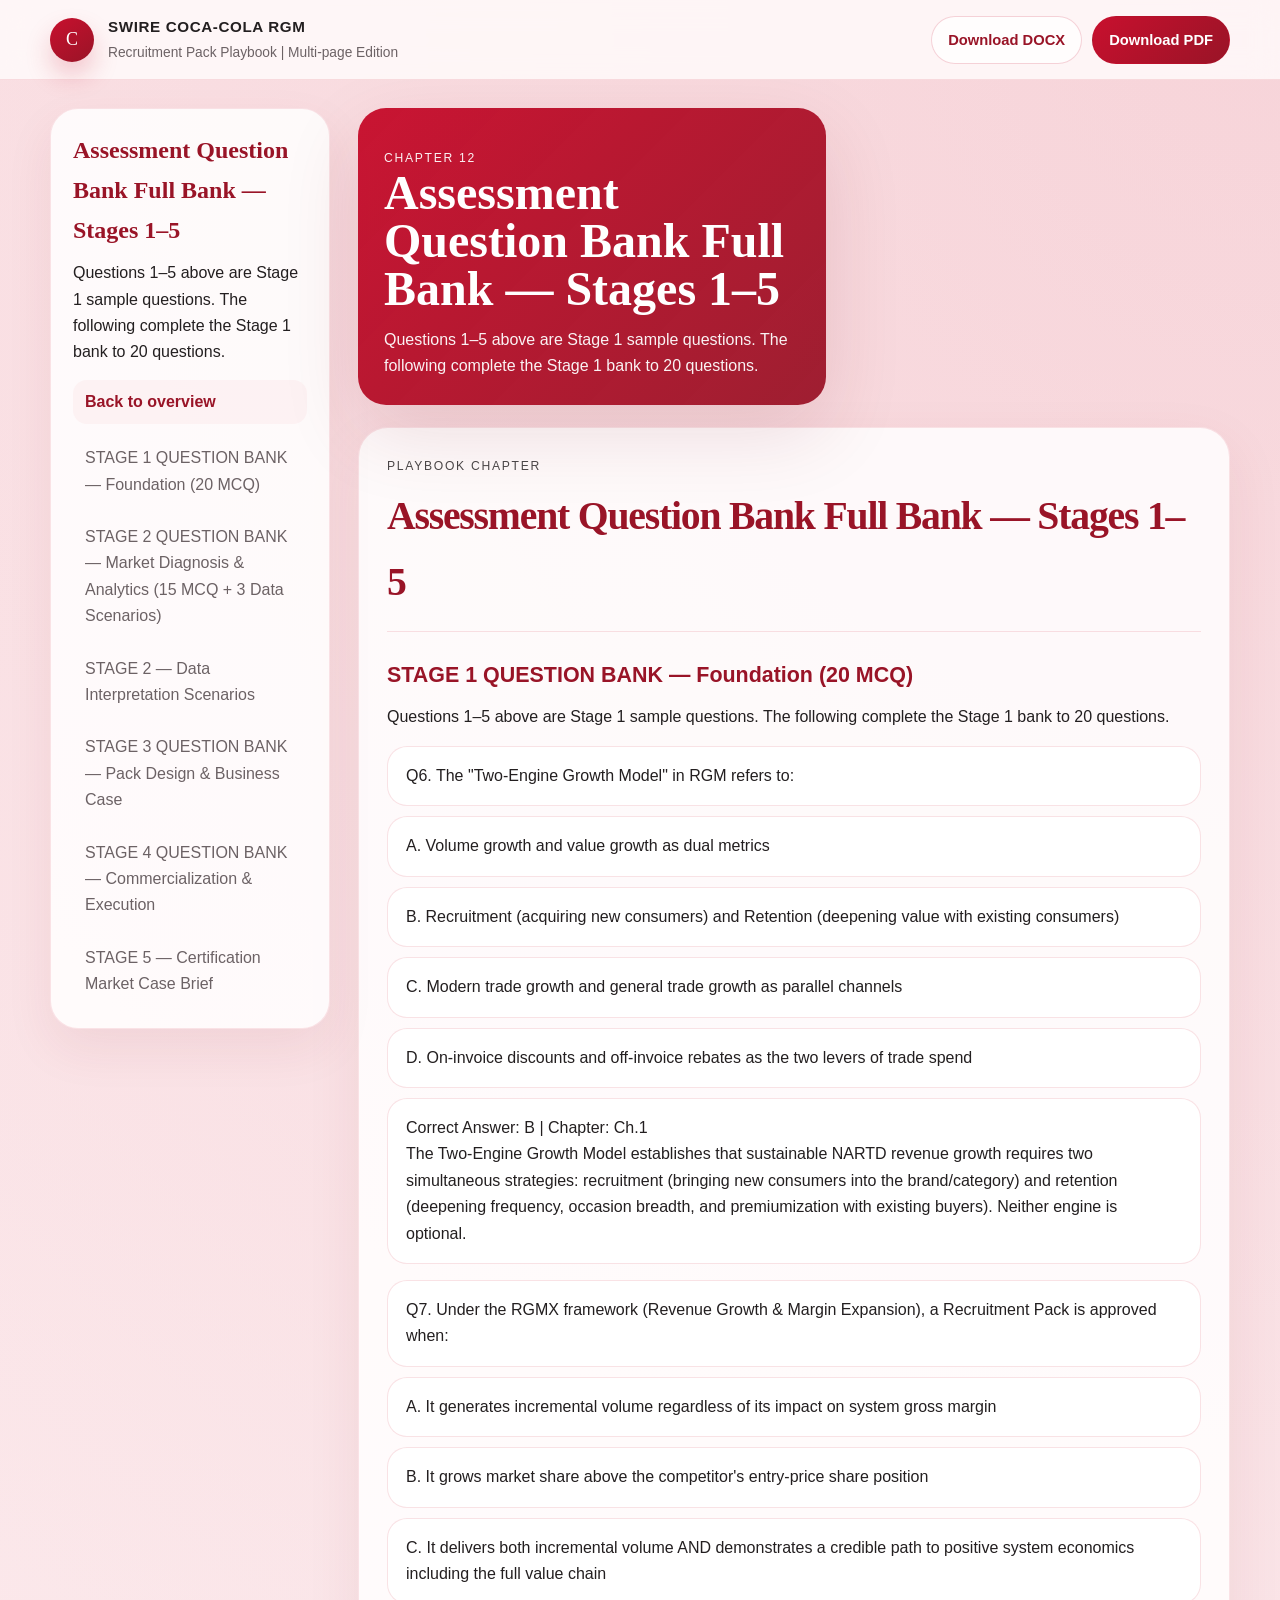
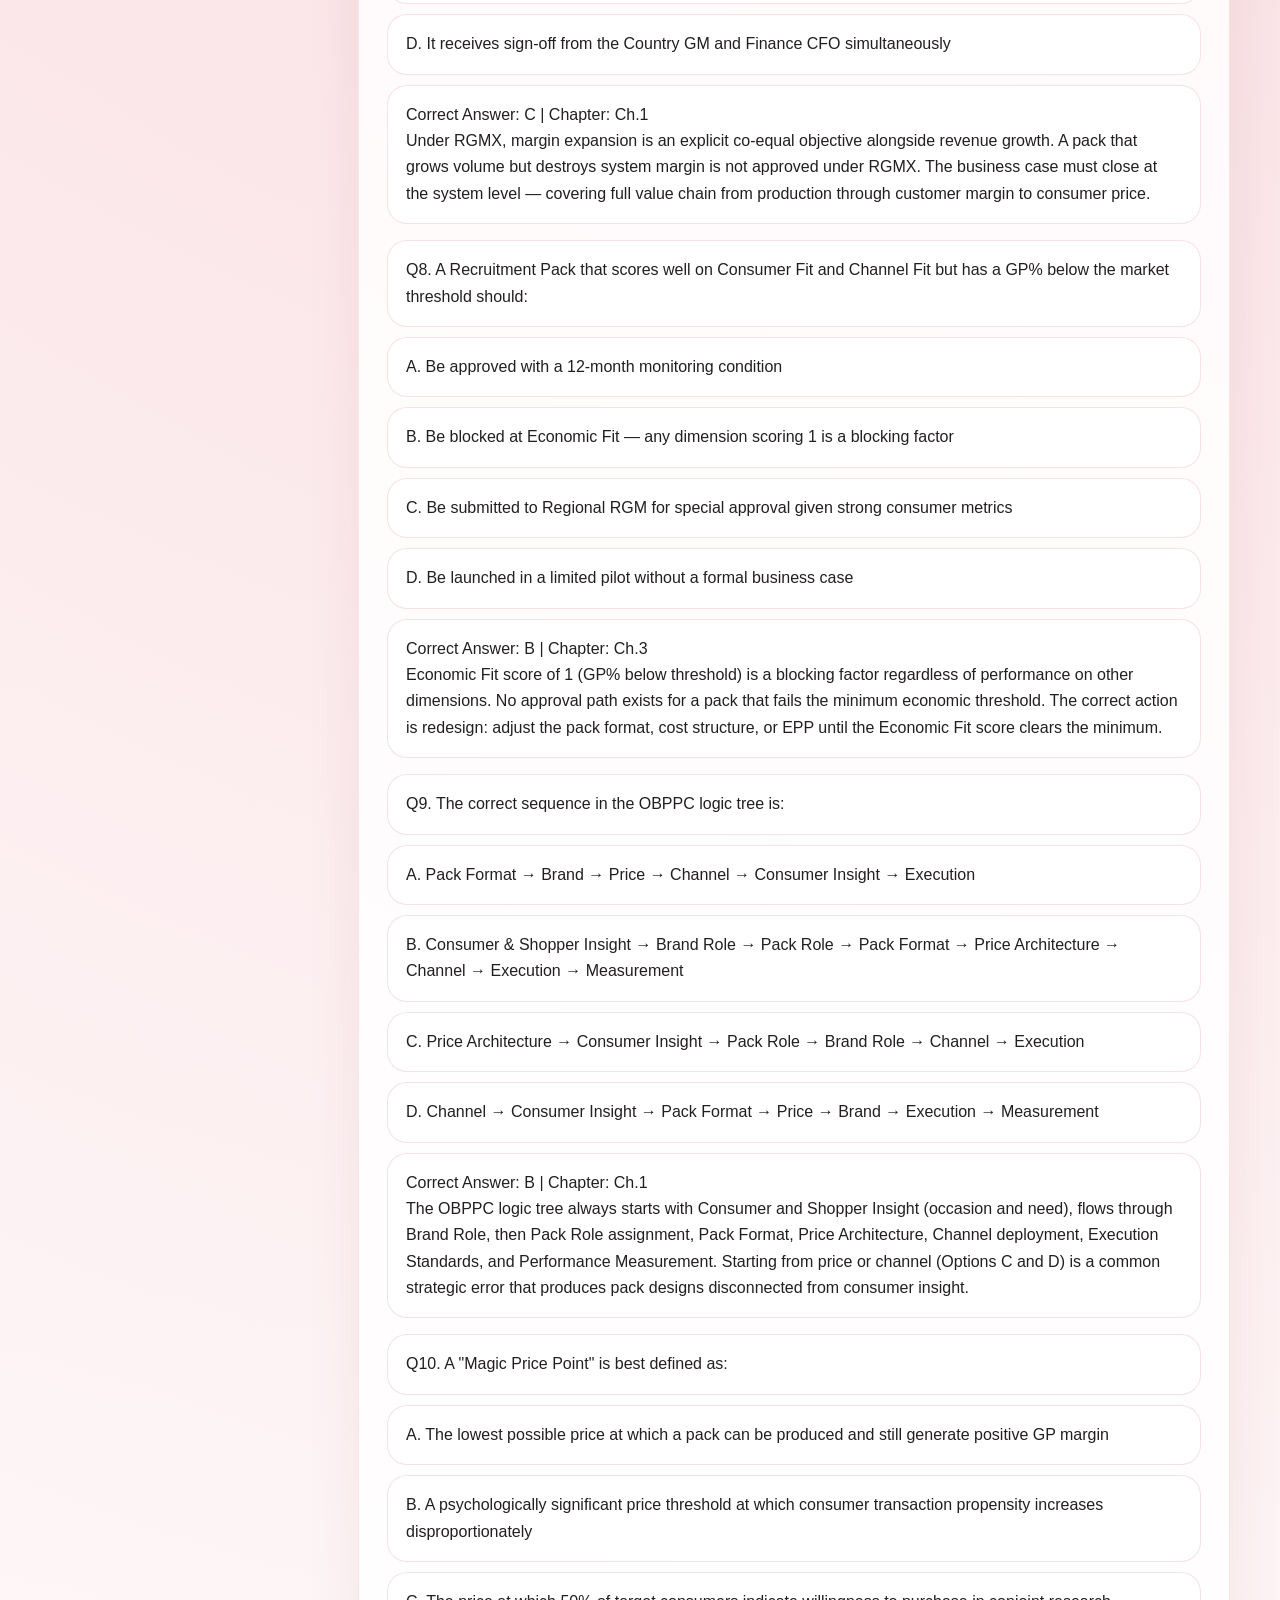
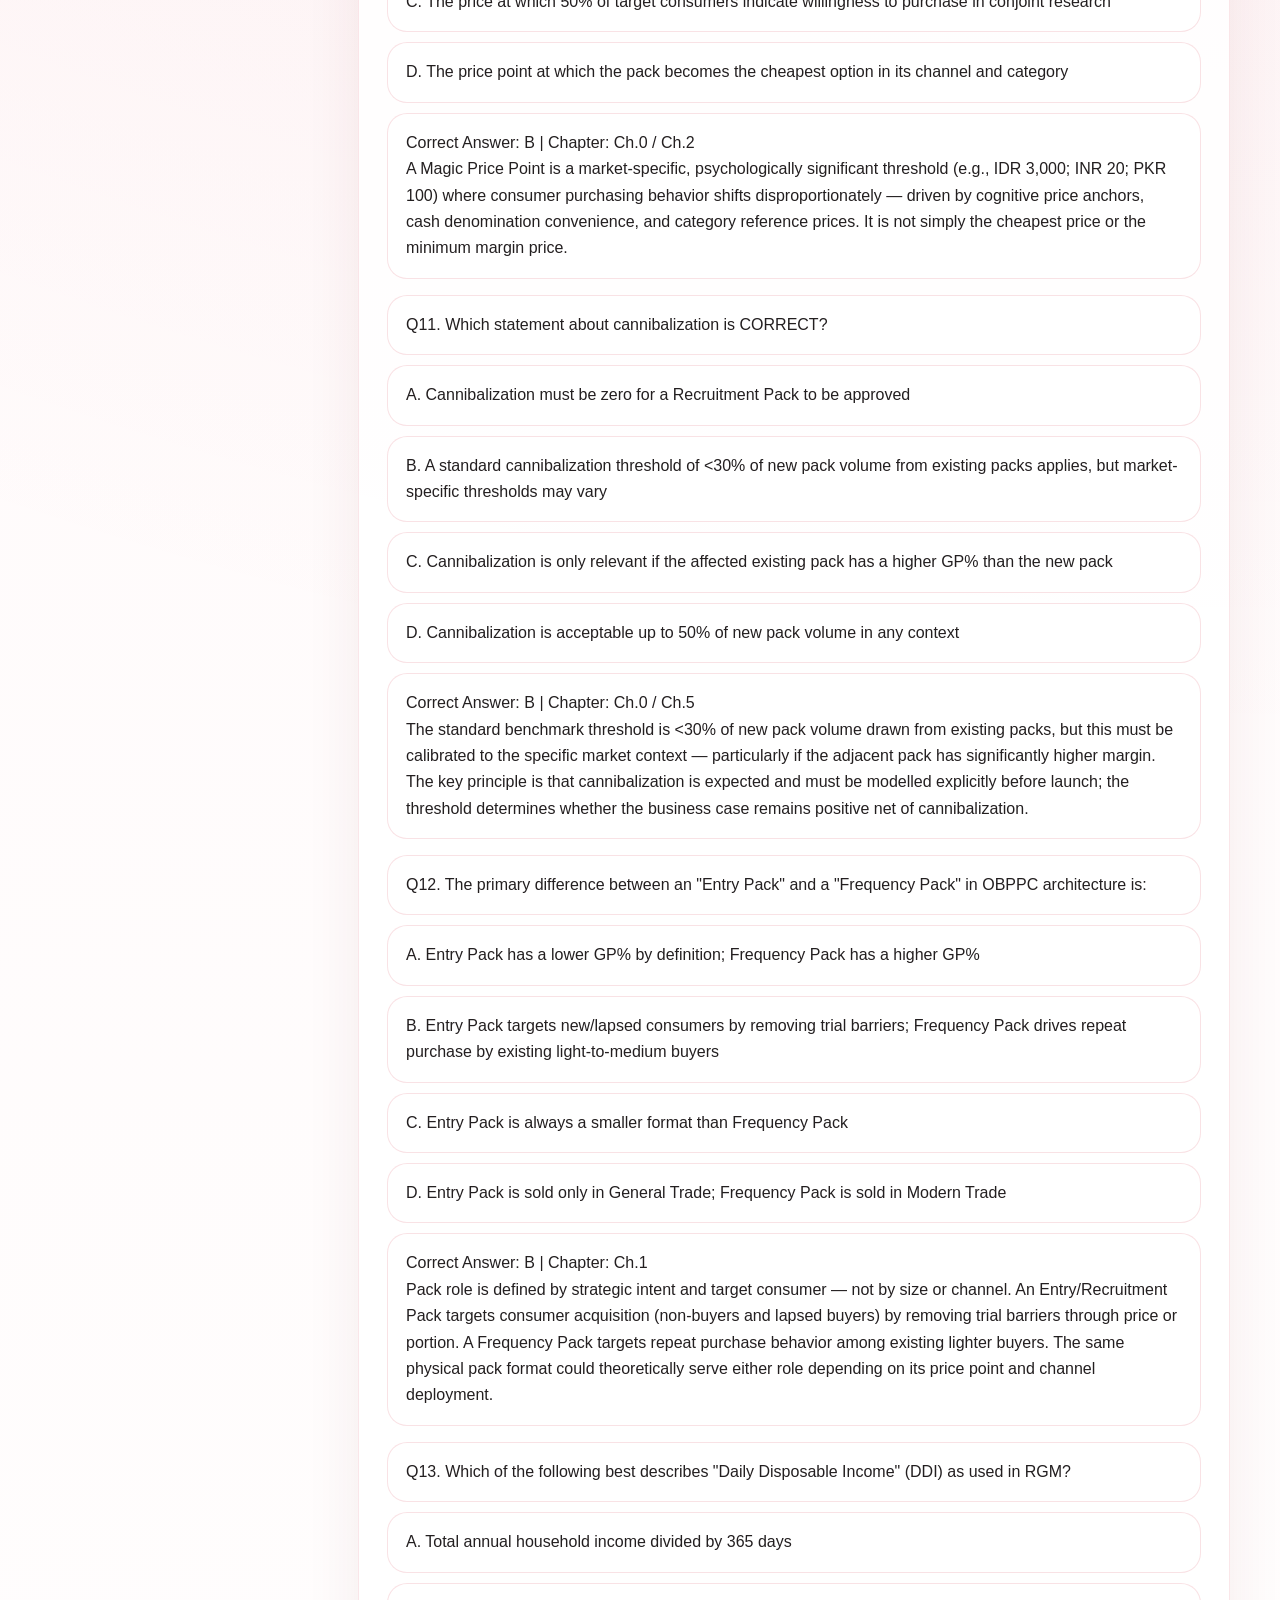
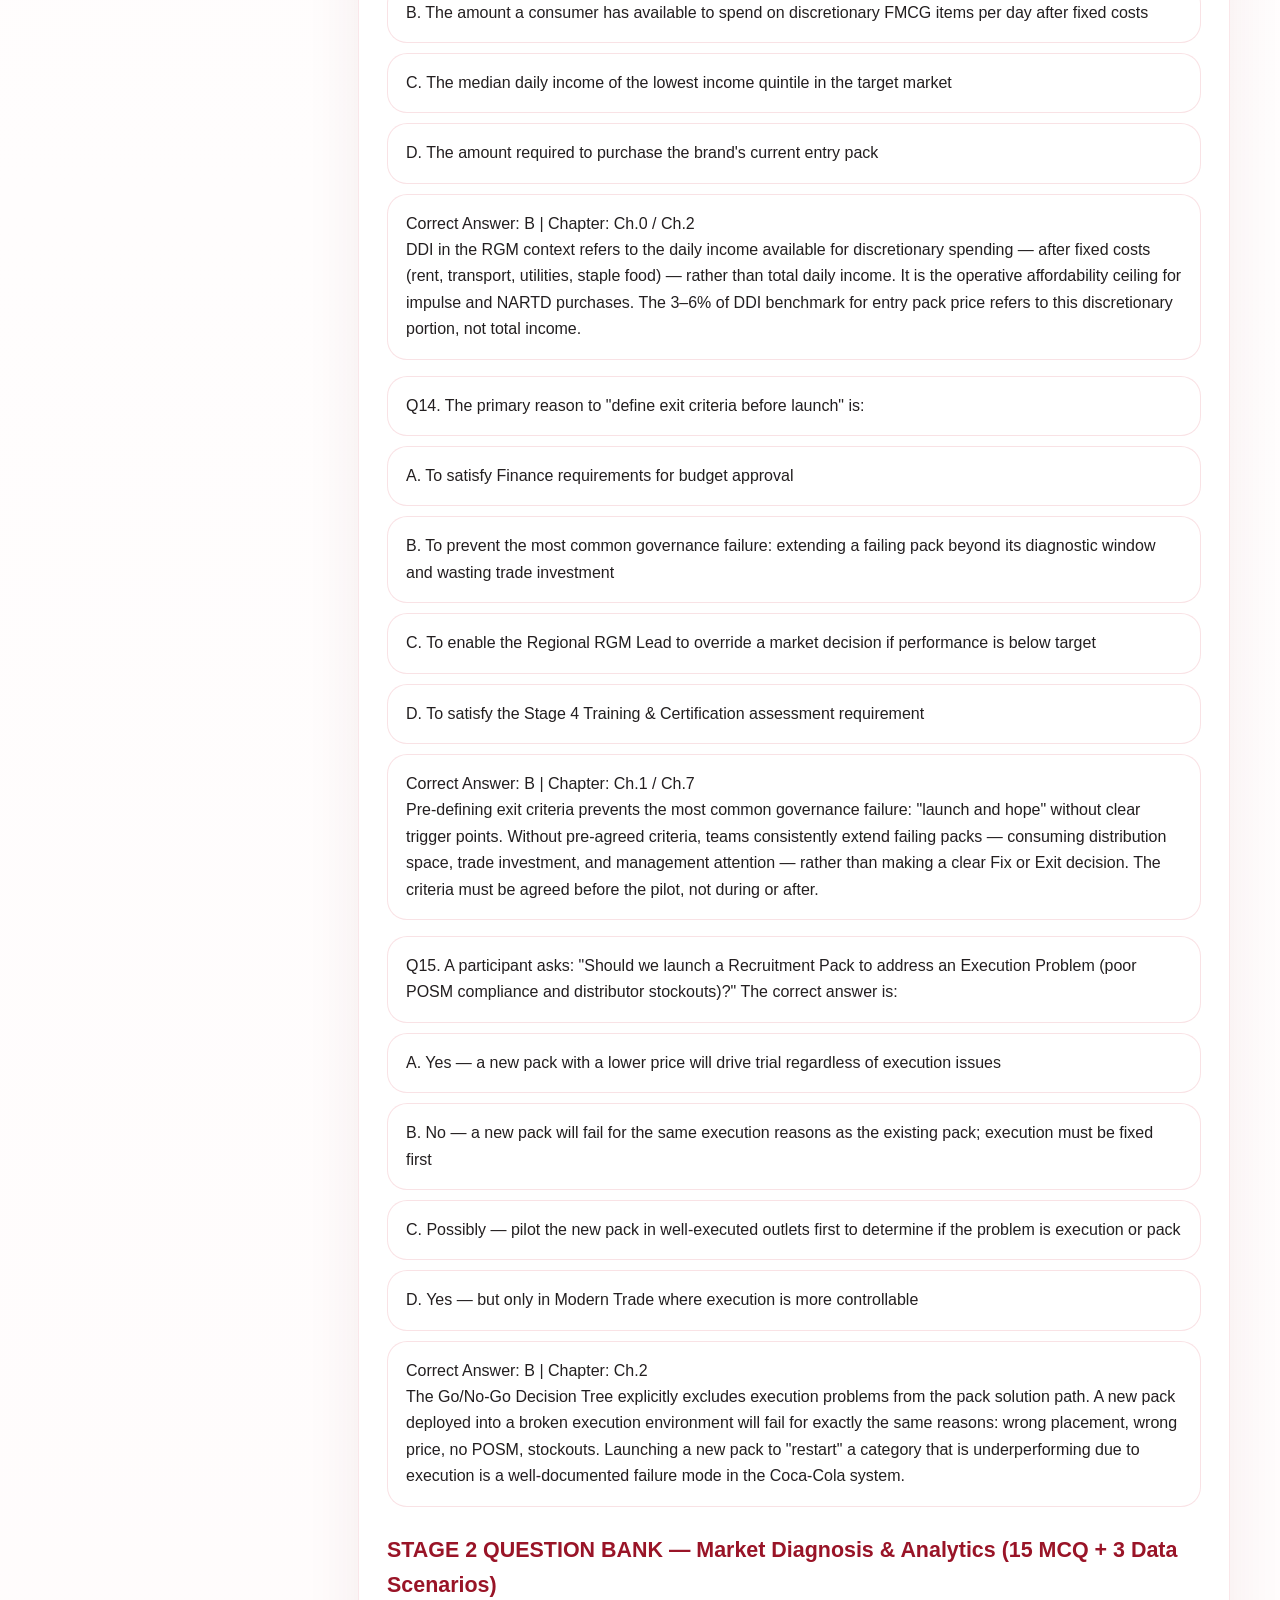
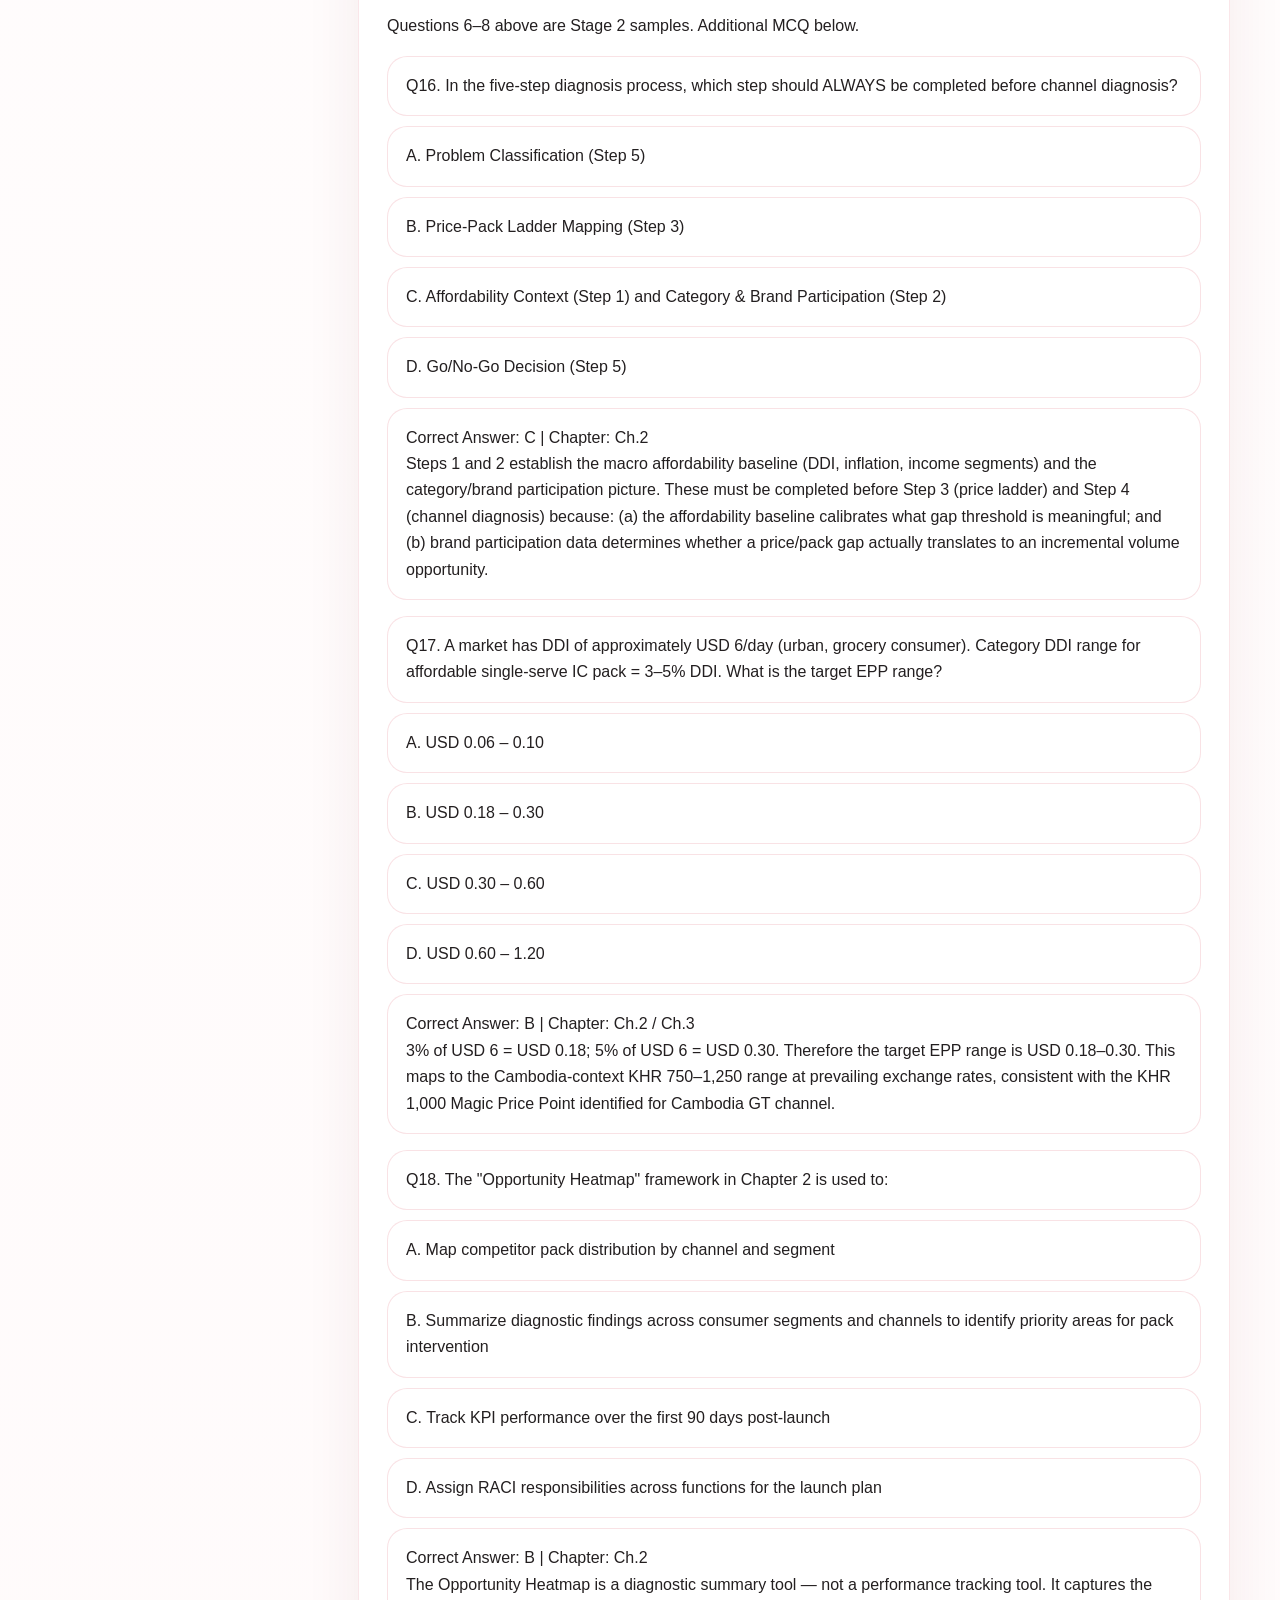
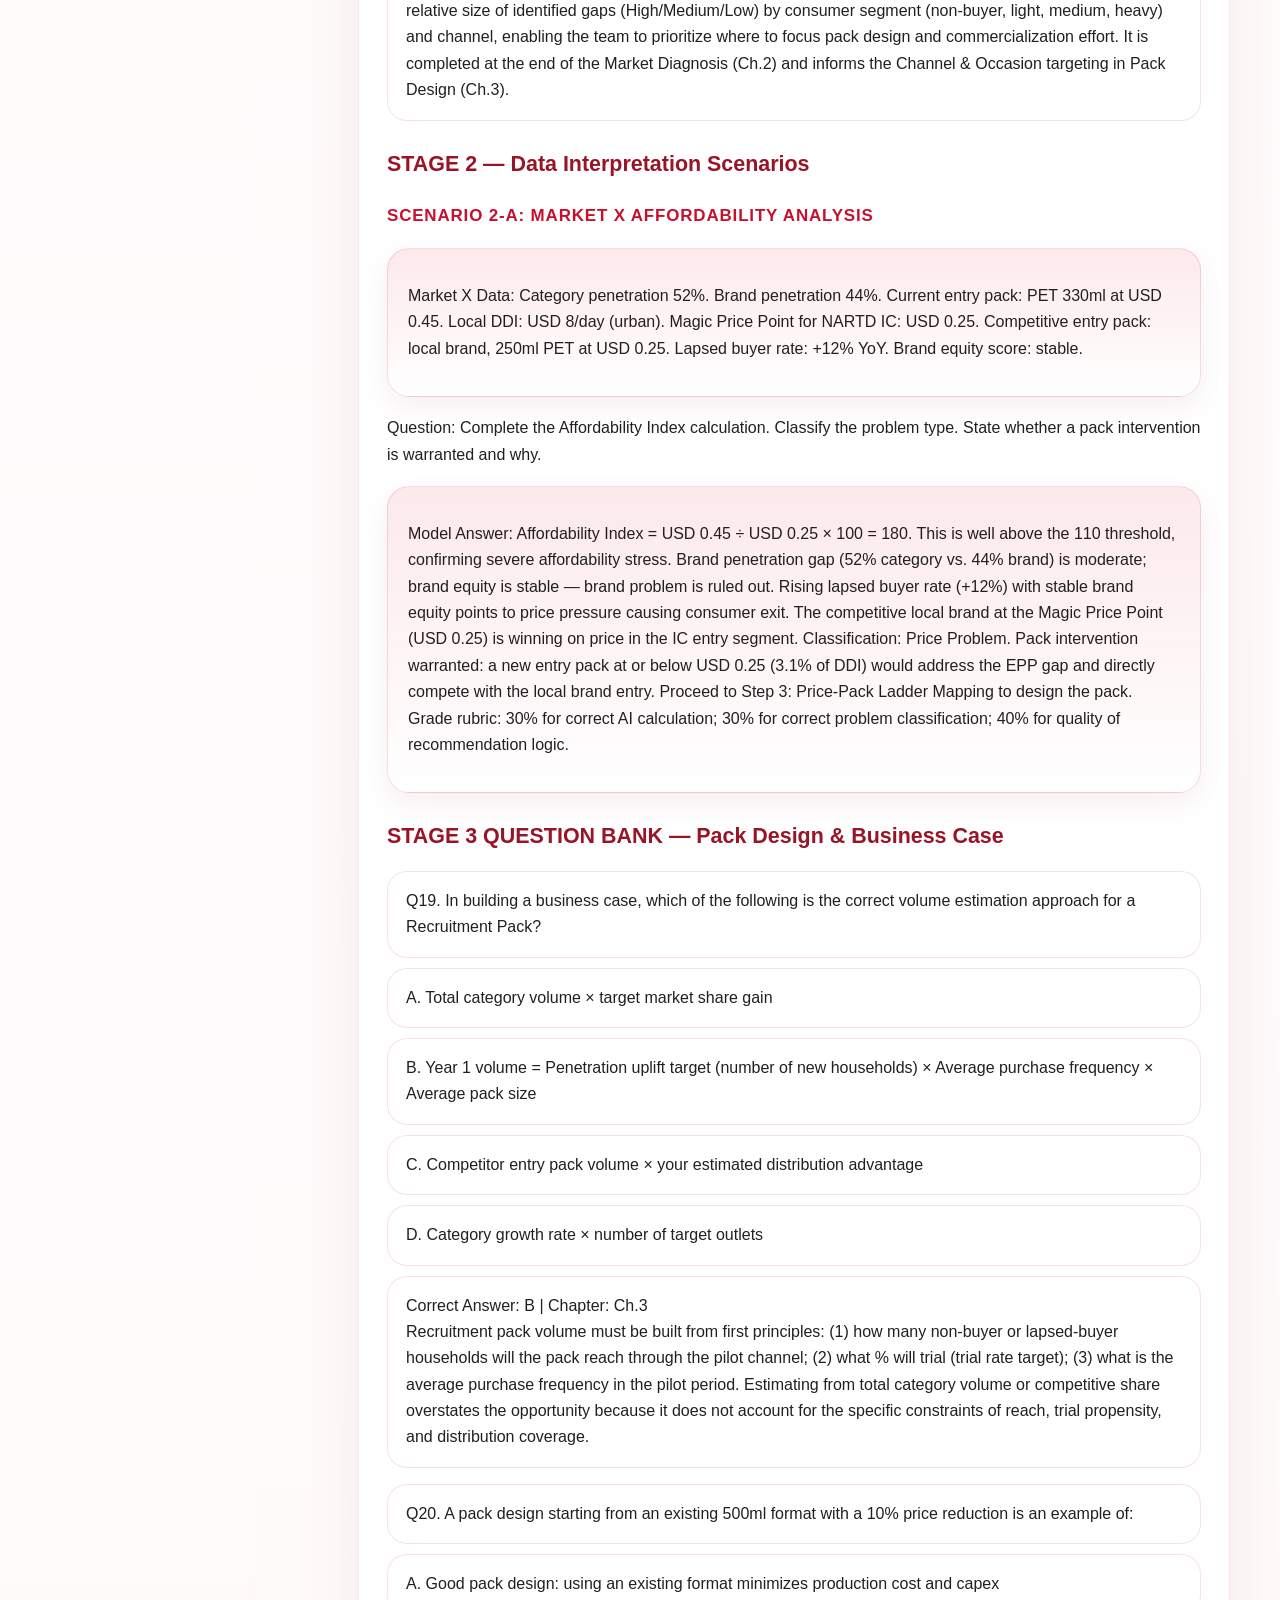
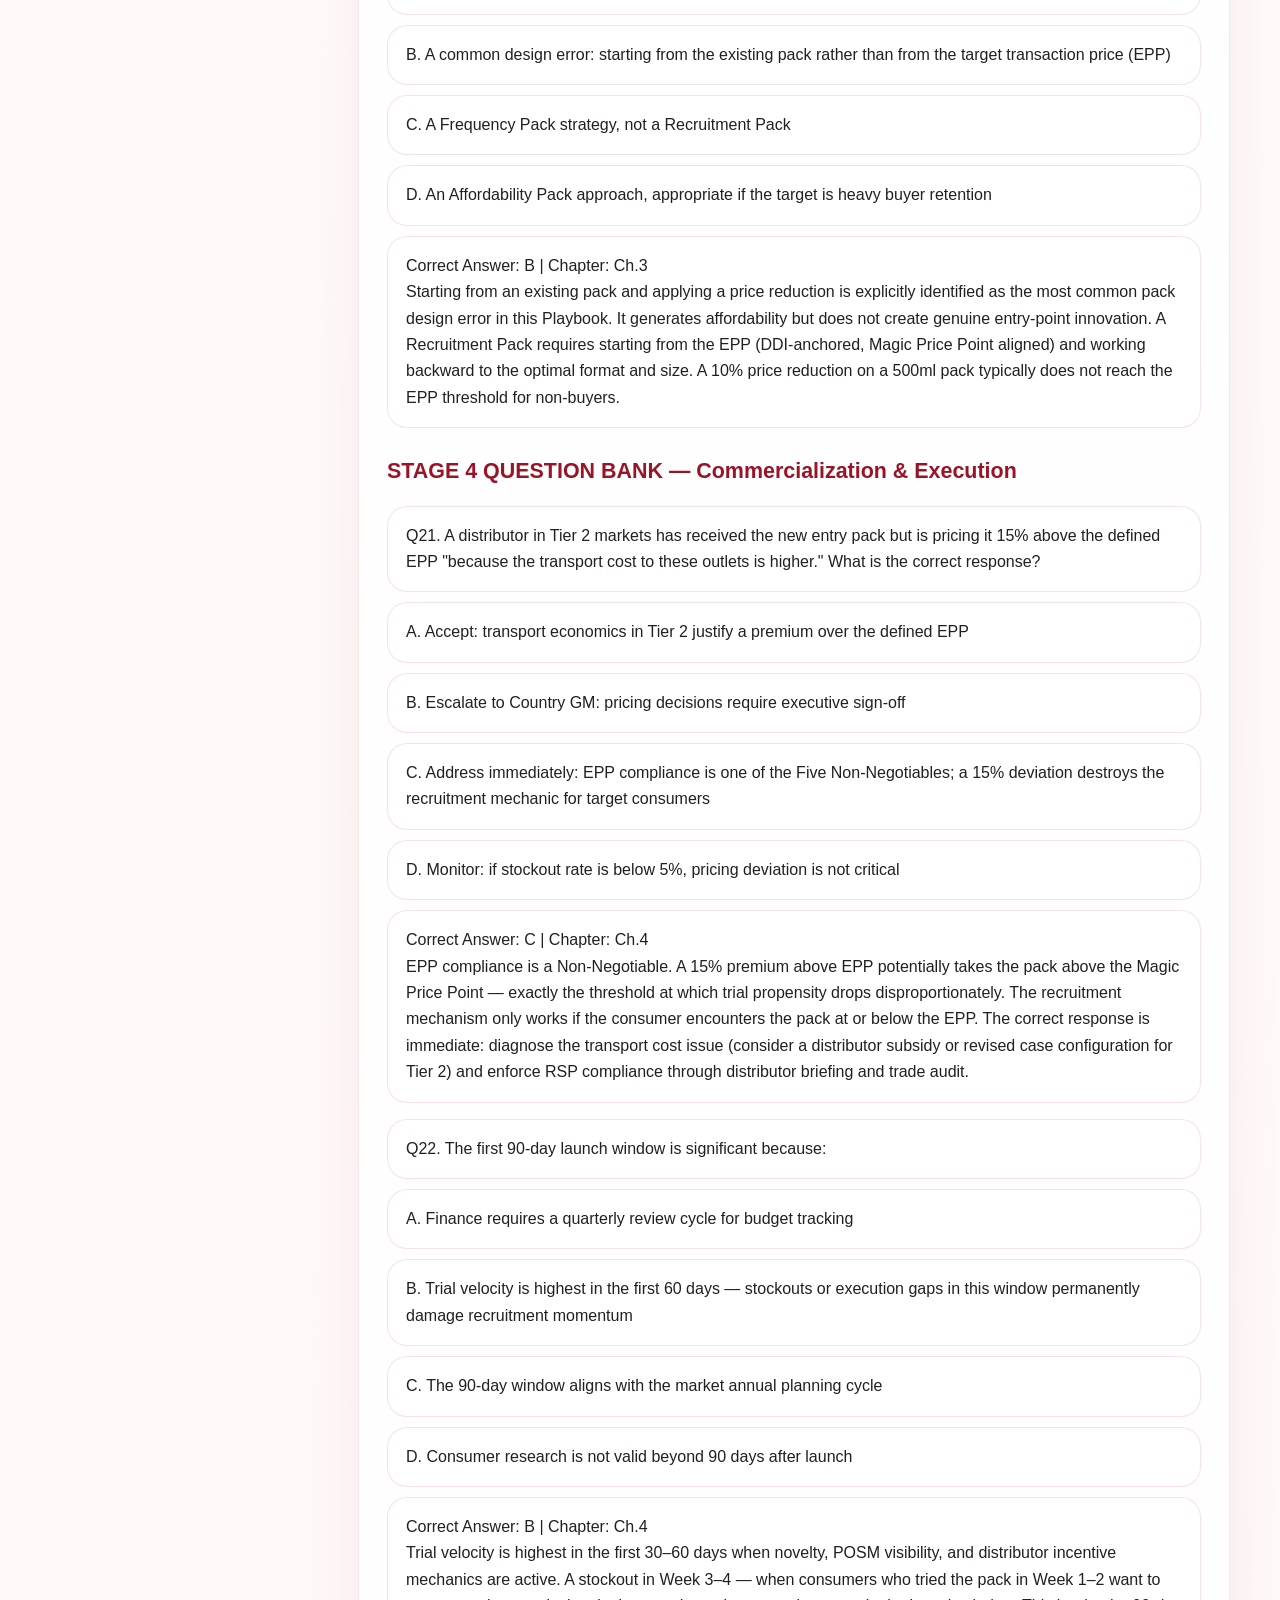
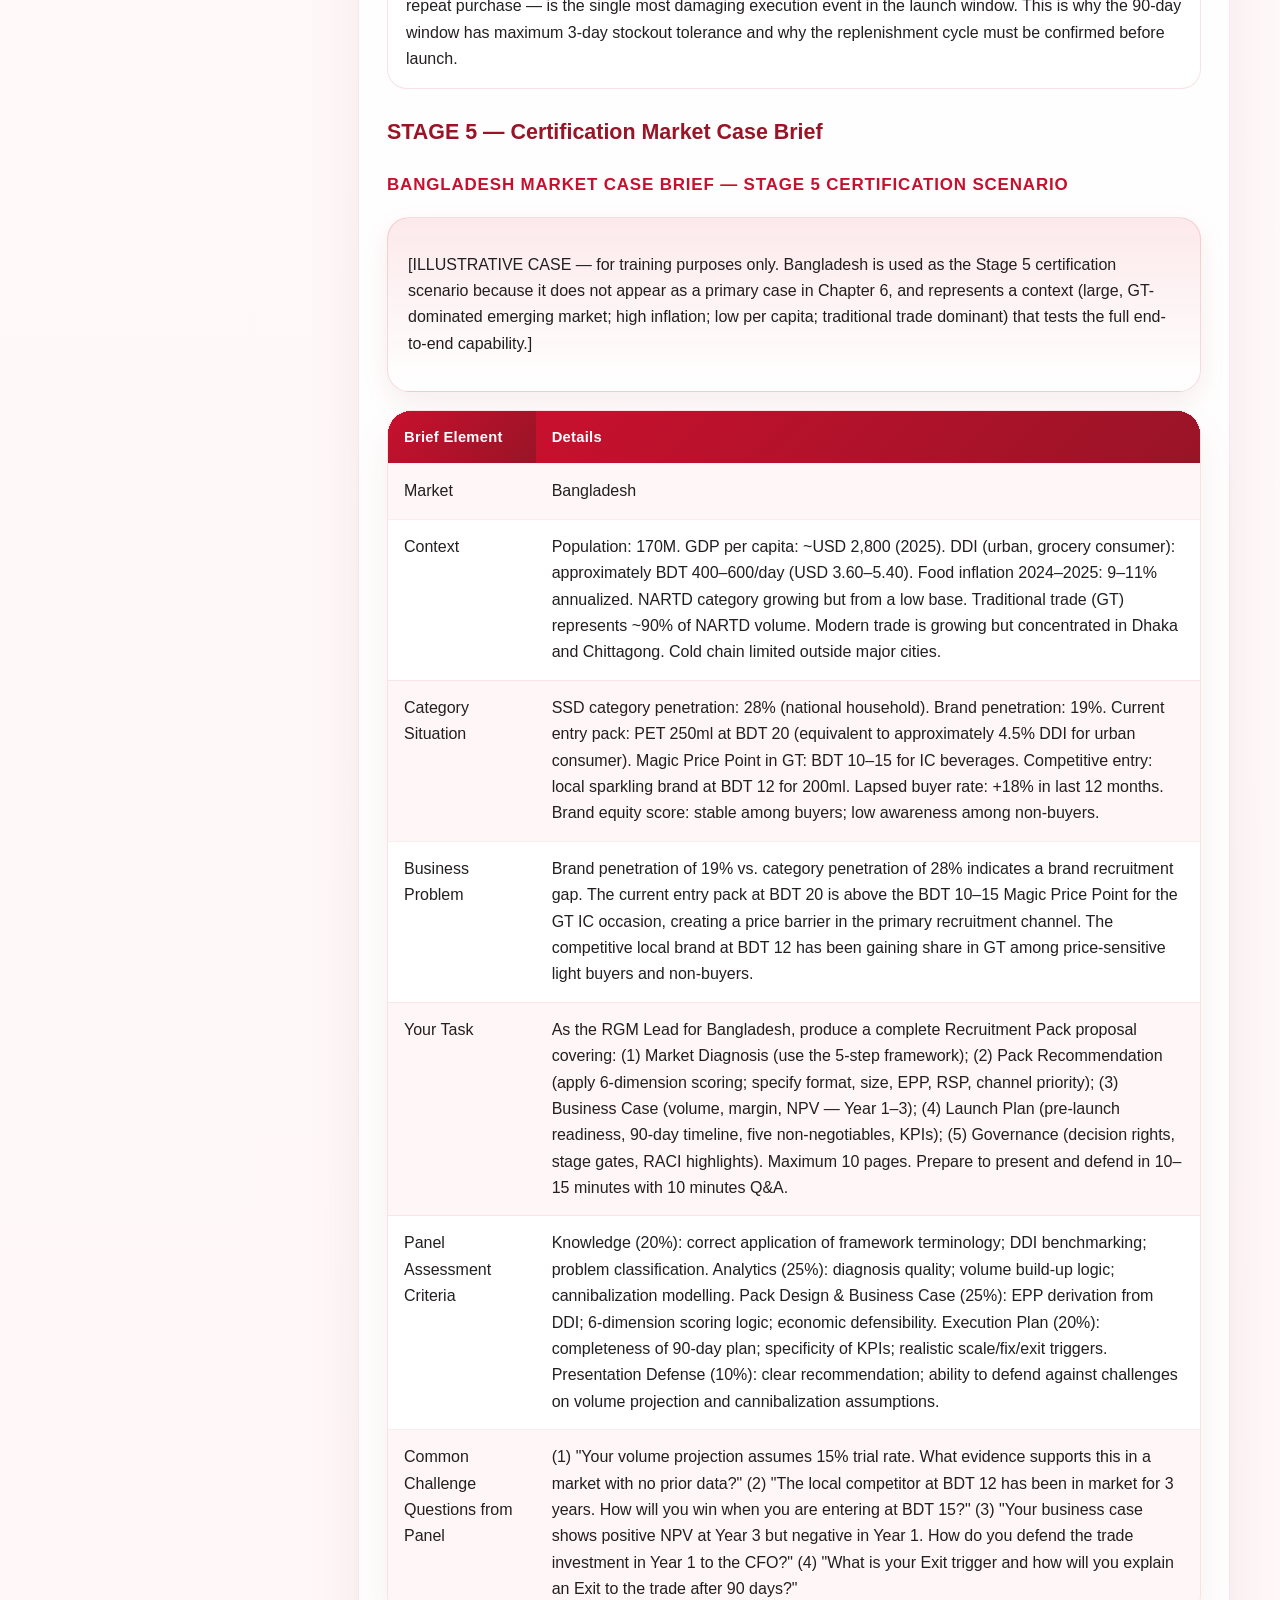
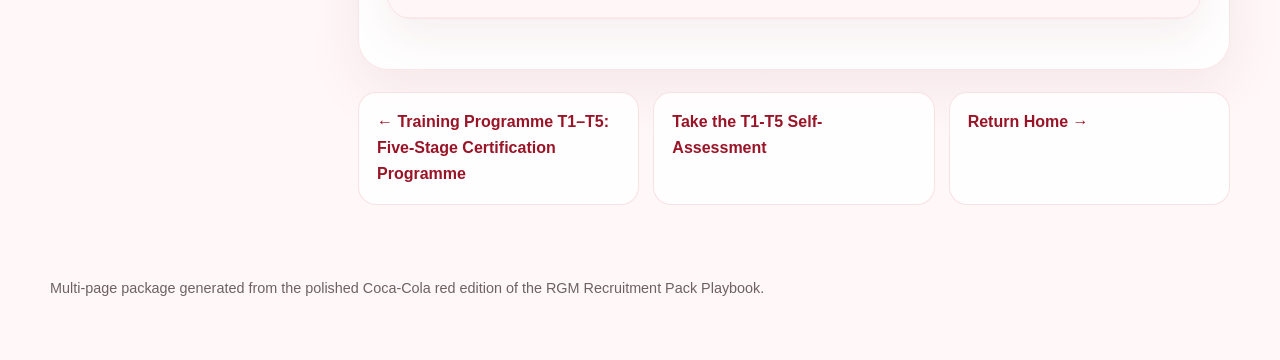
==== commit b5374186: "Add T1-T5 self-assessment experience" ====
--- a/chapters/assessment-question-bank-full-bank-stages-1-5.html
+++ b/chapters/assessment-question-bank-full-bank-stages-1-5.html
@@ -51,6 +51,7 @@
 
         <div class="chapter-footer-nav">
           <a href="training-programme-t1-t5-five-stage-certification-programme.html">← Training Programme T1–T5: Five-Stage Certification Programme</a>
+          <a href="t1-t5-self-assessment.html">Take the T1-T5 Self-Assessment</a>
           <a href="../index.html">Return Home →</a>
         </div>
       </main>
--- a/styles.css
+++ b/styles.css
@@ -895,6 +895,346 @@
   font-size: 0.9rem;
 }
 
+.assessment-root {
+  display: grid;
+  gap: 28px;
+}
+
+.assessment-intro {
+  padding: 28px;
+  border-radius: 28px;
+  background: linear-gradient(135deg, rgba(200,16,46,0.96), rgba(153,20,39,0.93));
+  color: var(--white);
+  box-shadow: 0 20px 56px rgba(133, 37, 49, 0.18);
+}
+
+.assessment-intro h2 {
+  margin: 0;
+  font-family: "Baskerville Old Face", Georgia, serif;
+  font-size: clamp(2rem, 3vw, 3rem);
+}
+
+.assessment-summary-grid,
+.result-grid {
+  display: grid;
+  grid-template-columns: repeat(4, minmax(0, 1fr));
+  gap: 14px;
+}
+
+.assessment-summary-grid {
+  margin-top: 22px;
+}
+
+.summary-stat,
+.result-metric {
+  padding: 18px;
+  border-radius: 18px;
+  border: 1px solid rgba(200,16,46,0.1);
+  background: rgba(255,255,255,0.12);
+}
+
+.result-metric {
+  background: rgba(255,255,255,0.92);
+}
+
+.summary-stat strong,
+.result-metric strong {
+  display: block;
+  font-size: 1.5rem;
+  margin-bottom: 6px;
+}
+
+.result-metric strong {
+  color: var(--coke-red-dark);
+}
+
+.assessment-card-grid {
+  display: grid;
+  grid-template-columns: repeat(2, minmax(0, 1fr));
+  gap: 18px;
+}
+
+.assessment-card {
+  padding: 22px;
+  border-radius: 24px;
+  background: rgba(255,255,255,0.92);
+  border: 1px solid rgba(200,16,46,0.12);
+  box-shadow: 0 20px 48px rgba(133, 41, 55, 0.08);
+}
+
+.assessment-card-stage {
+  margin: 0;
+  text-transform: uppercase;
+  letter-spacing: 0.12em;
+  font-size: 0.76rem;
+  color: var(--coke-red-dark);
+}
+
+.assessment-card h3 {
+  margin: 8px 0 10px;
+  font-size: 1.3rem;
+  color: var(--coke-red-dark);
+}
+
+.assessment-card p {
+  margin: 0 0 12px;
+}
+
+.assessment-card-meta,
+.assessment-stage-meta,
+.assessment-source-list,
+.assessment-actions {
+  display: flex;
+  flex-wrap: wrap;
+  gap: 10px;
+}
+
+.assessment-card-meta span,
+.assessment-stage-meta span,
+.source-pill {
+  padding: 8px 12px;
+  border-radius: 999px;
+  background: rgba(251,233,236,0.68);
+  color: var(--coke-red-dark);
+  font-size: 0.86rem;
+  font-weight: 700;
+}
+
+.assessment-card-status {
+  display: flex;
+  align-items: center;
+  justify-content: space-between;
+  gap: 12px;
+  margin-top: 16px;
+}
+
+.assessment-card-status strong {
+  font-size: 1.5rem;
+}
+
+.status-pill {
+  padding: 8px 12px;
+  border-radius: 999px;
+  font-size: 0.82rem;
+  font-weight: 800;
+  text-transform: uppercase;
+  letter-spacing: 0.05em;
+}
+
+.status-pill.ready {
+  background: rgba(29, 152, 95, 0.12);
+  color: #0b6b3d;
+}
+
+.status-pill.almost-there {
+  background: rgba(236, 165, 38, 0.14);
+  color: #935d00;
+}
+
+.status-pill.needs-review {
+  background: rgba(200,16,46,0.12);
+  color: var(--coke-red-dark);
+}
+
+.status-pill.not-started {
+  background: rgba(108, 98, 101, 0.12);
+  color: var(--muted);
+}
+
+.assessment-jump {
+  display: inline-flex;
+  margin-top: 16px;
+  text-decoration: none;
+  color: var(--coke-red-dark);
+  font-weight: 700;
+}
+
+.assessment-stage {
+  scroll-margin-top: 110px;
+}
+
+.quiz-block {
+  margin-top: 24px;
+}
+
+.quiz-question {
+  margin: 16px 0;
+  padding: 20px;
+  border-radius: 24px;
+  background: rgba(255,255,255,0.92);
+  border: 1px solid rgba(200,16,46,0.12);
+}
+
+.quiz-question.is-correct {
+  border-color: rgba(29, 152, 95, 0.32);
+  box-shadow: inset 0 0 0 1px rgba(29, 152, 95, 0.18);
+}
+
+.quiz-question.is-incorrect {
+  border-color: rgba(200,16,46,0.3);
+  box-shadow: inset 0 0 0 1px rgba(200,16,46,0.14);
+}
+
+.quiz-question-head {
+  display: flex;
+  align-items: center;
+  justify-content: space-between;
+  gap: 12px;
+  margin-bottom: 10px;
+}
+
+.quiz-question-number,
+.quiz-source {
+  margin: 0;
+  font-size: 0.84rem;
+  color: var(--muted);
+  text-transform: uppercase;
+  letter-spacing: 0.05em;
+}
+
+.quiz-question h4 {
+  margin: 0 0 14px;
+  font-size: 1.1rem;
+  color: var(--ink);
+}
+
+.quiz-options,
+.reflection-shell,
+.challenge-list {
+  display: grid;
+  gap: 10px;
+}
+
+.quiz-option {
+  display: block;
+  cursor: pointer;
+  border-radius: 18px;
+  padding: 14px 16px;
+  background: linear-gradient(180deg, rgba(255,255,255,0.98), rgba(251,233,236,0.58));
+  border: 1px solid rgba(200,16,46,0.12);
+}
+
+.quiz-option input {
+  margin-right: 10px;
+}
+
+.option-tag {
+  margin-left: 10px;
+  padding: 4px 8px;
+  border-radius: 999px;
+  background: rgba(29, 152, 95, 0.12);
+  color: #0b6b3d;
+  font-size: 0.74rem;
+  font-weight: 800;
+  text-transform: uppercase;
+}
+
+.quiz-explanation,
+.model-answer,
+.result-panel,
+.scenario-panel {
+  padding: 18px;
+  border-radius: 20px;
+  border: 1px solid rgba(200,16,46,0.12);
+}
+
+.quiz-explanation,
+.result-panel,
+.scenario-panel {
+  margin-top: 14px;
+}
+
+.quiz-explanation,
+.scenario-panel {
+  background: linear-gradient(180deg, rgba(252,232,234,0.9), rgba(255,255,255,0.98));
+}
+
+.model-answer,
+.result-panel {
+  background: rgba(255,255,255,0.92);
+}
+
+.quiz-explanation p,
+.result-copy,
+.result-empty {
+  margin: 0;
+}
+
+.quiz-explanation p + p,
+.result-copy {
+  margin-top: 10px;
+}
+
+.reflection-row {
+  padding: 18px;
+  border-radius: 20px;
+  background: rgba(255,255,255,0.9);
+  border: 1px solid rgba(200,16,46,0.12);
+}
+
+.reflection-row p {
+  margin: 0 0 12px;
+  font-weight: 700;
+}
+
+.reflection-scale {
+  display: flex;
+  flex-wrap: wrap;
+  gap: 8px;
+}
+
+.reflection-choice {
+  position: relative;
+}
+
+.reflection-choice input {
+  position: absolute;
+  opacity: 0;
+  pointer-events: none;
+}
+
+.reflection-choice span {
+  display: inline-flex;
+  align-items: center;
+  justify-content: center;
+  min-width: 42px;
+  height: 42px;
+  border-radius: 14px;
+  border: 1px solid rgba(200,16,46,0.16);
+  background: rgba(255,255,255,0.92);
+  font-weight: 800;
+  color: var(--coke-red-dark);
+}
+
+.reflection-choice input:checked + span {
+  background: linear-gradient(135deg, var(--coke-red), var(--coke-red-dark));
+  color: var(--white);
+}
+
+.scenario-panel h4 {
+  margin: 0 0 10px;
+  color: var(--coke-red-dark);
+  font-size: 1.15rem;
+}
+
+.scenario-note {
+  display: grid;
+  gap: 8px;
+  margin: 18px 0;
+  font-weight: 700;
+}
+
+.scenario-note textarea {
+  width: 100%;
+  resize: vertical;
+  min-height: 144px;
+  padding: 14px 16px;
+  border-radius: 18px;
+  border: 1px solid rgba(200,16,46,0.16);
+  background: rgba(255,255,255,0.92);
+  font: inherit;
+}
+
 @keyframes floatPulse {
   0%, 100% { transform: translateY(0px) scale(1); }
   50% { transform: translateY(-10px) scale(1.03); }
@@ -904,6 +1244,8 @@
   .home-intro,
   .chapter-shell,
   .chapter-hero,
+  .assessment-summary-grid,
+  .result-grid,
   .feature-grid {
     grid-template-columns: 1fr;
   }
@@ -911,6 +1253,10 @@
   .chapter-sidebar {
     position: relative;
     top: auto;
+  }
+
+  .assessment-card-grid {
+    grid-template-columns: 1fr;
   }
 }
 
@@ -923,4 +1269,17 @@
   .site-footer {
     width: min(var(--content-width), calc(100vw - 24px));
   }
-}
+
+  .assessment-intro,
+  .assessment-card,
+  .quiz-question,
+  .scenario-panel,
+  .result-panel {
+    padding: 18px;
+  }
+
+  .assessment-card-status {
+    align-items: flex-start;
+    flex-direction: column;
+  }
+}
